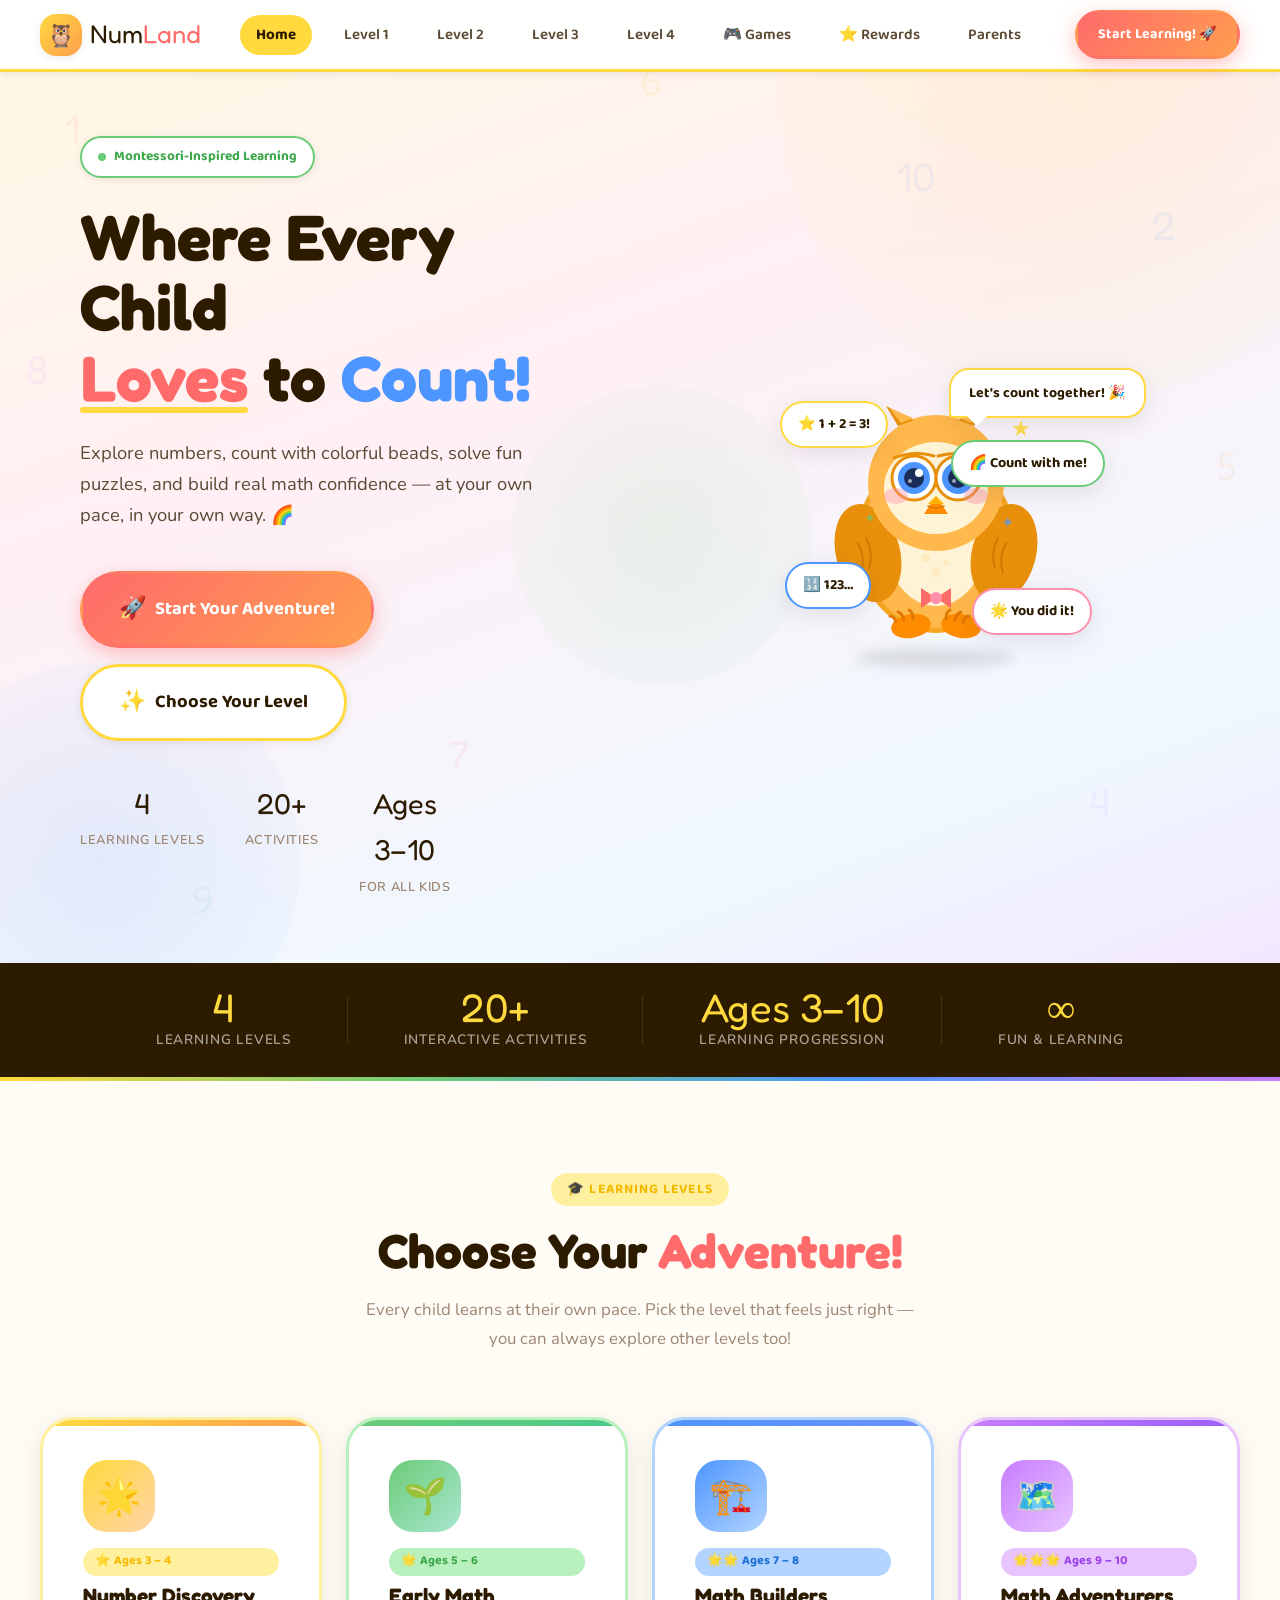
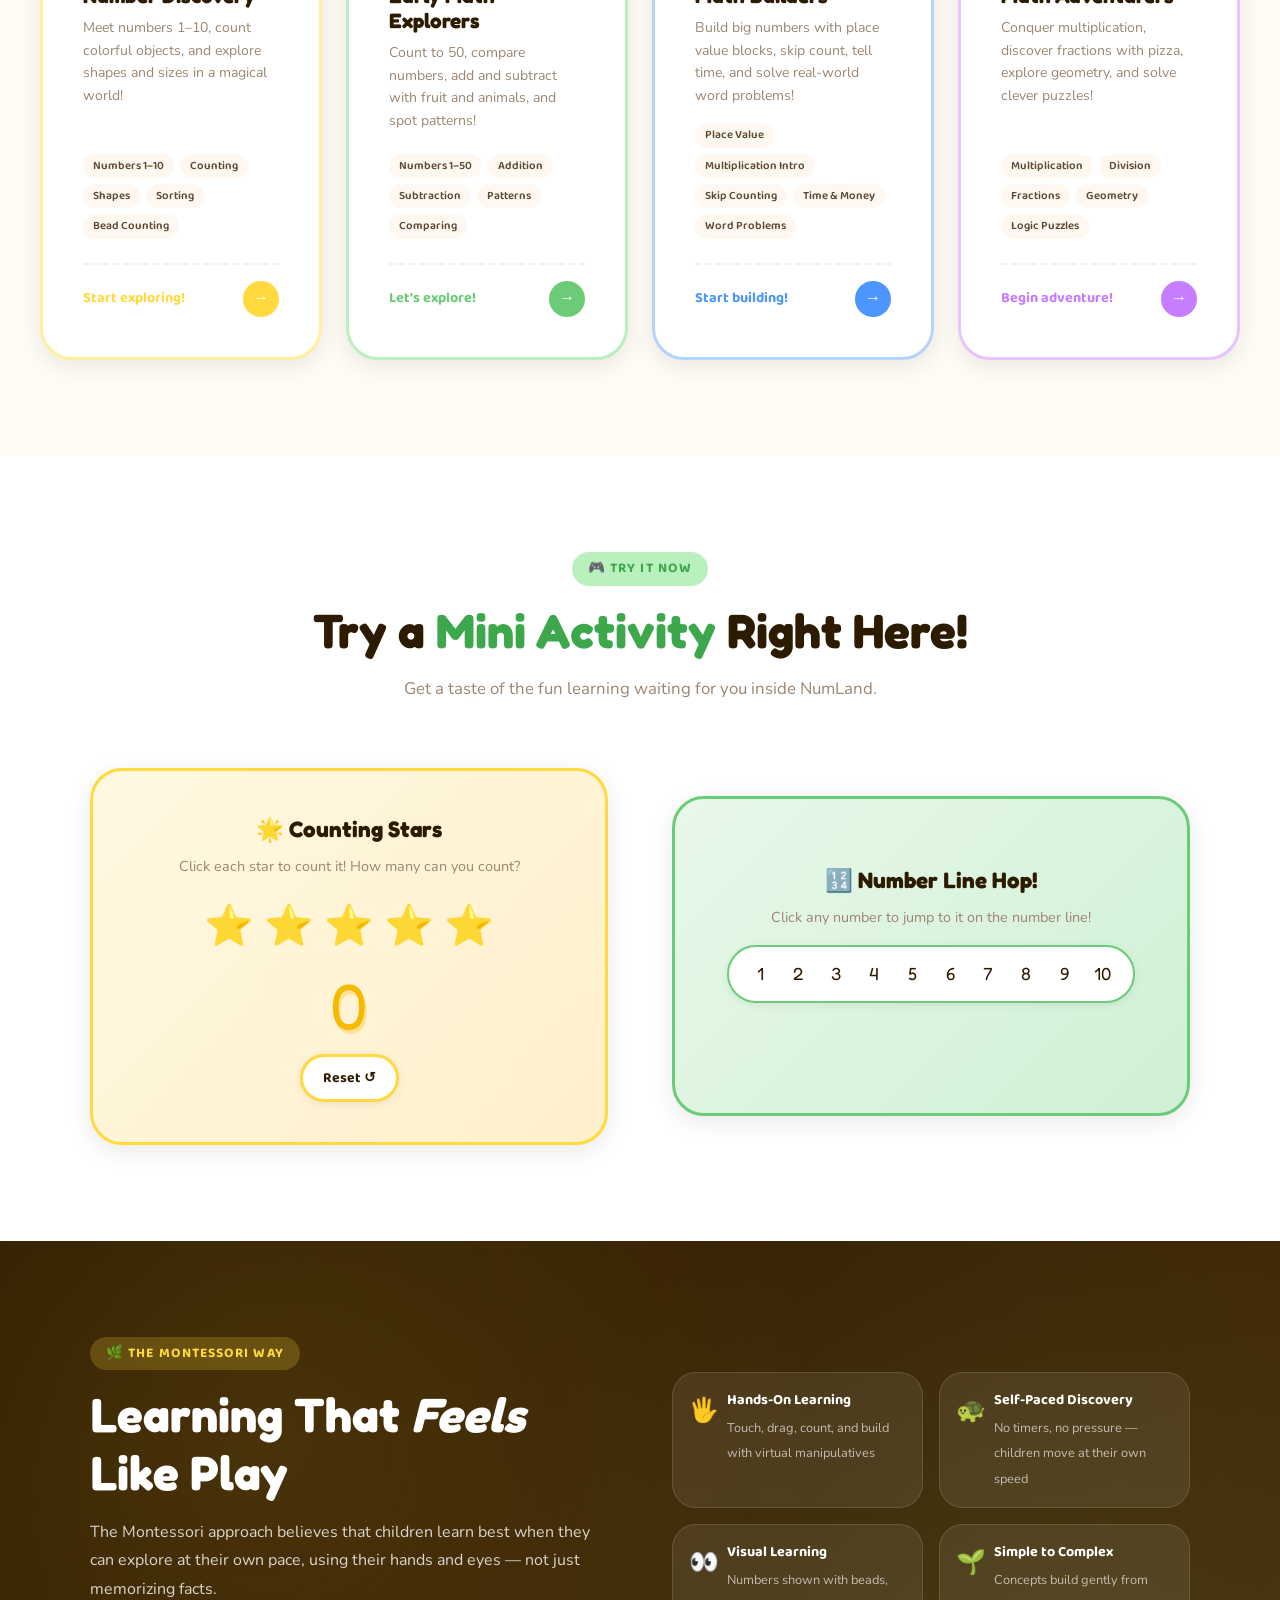
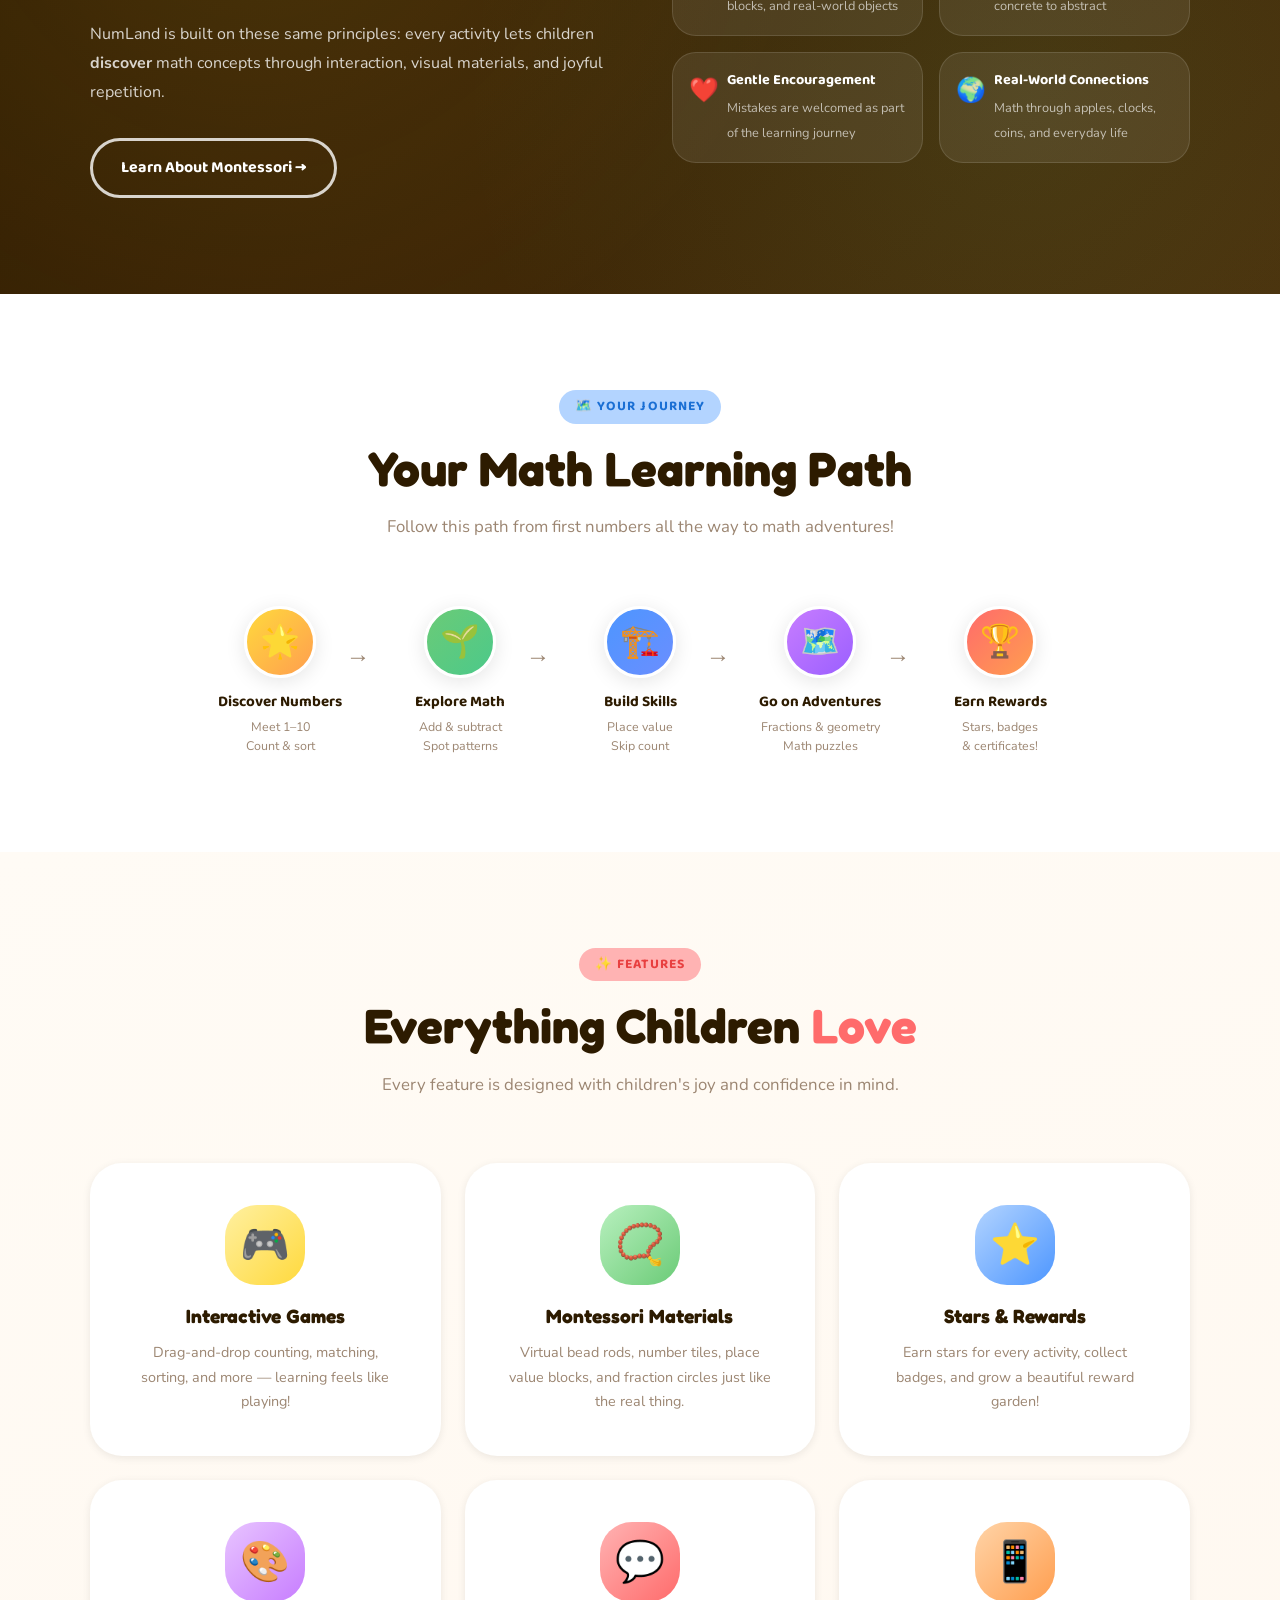
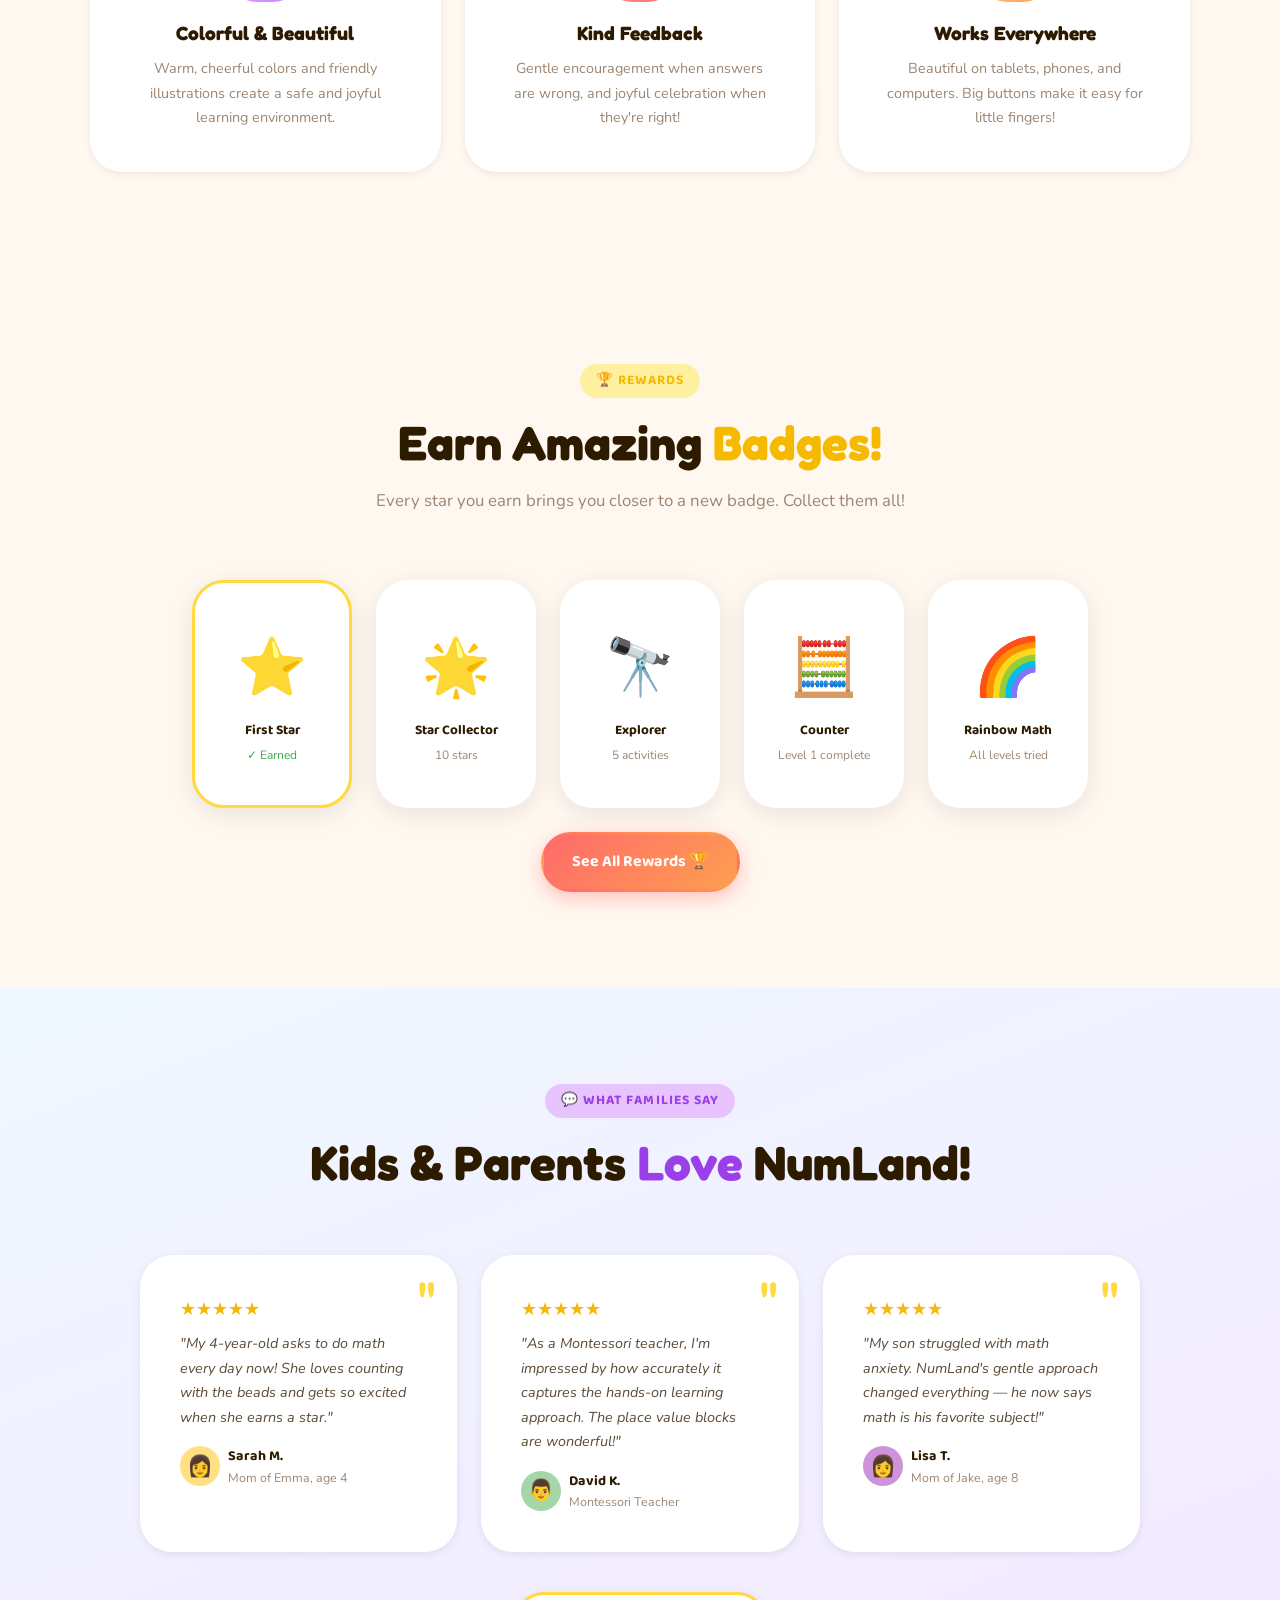
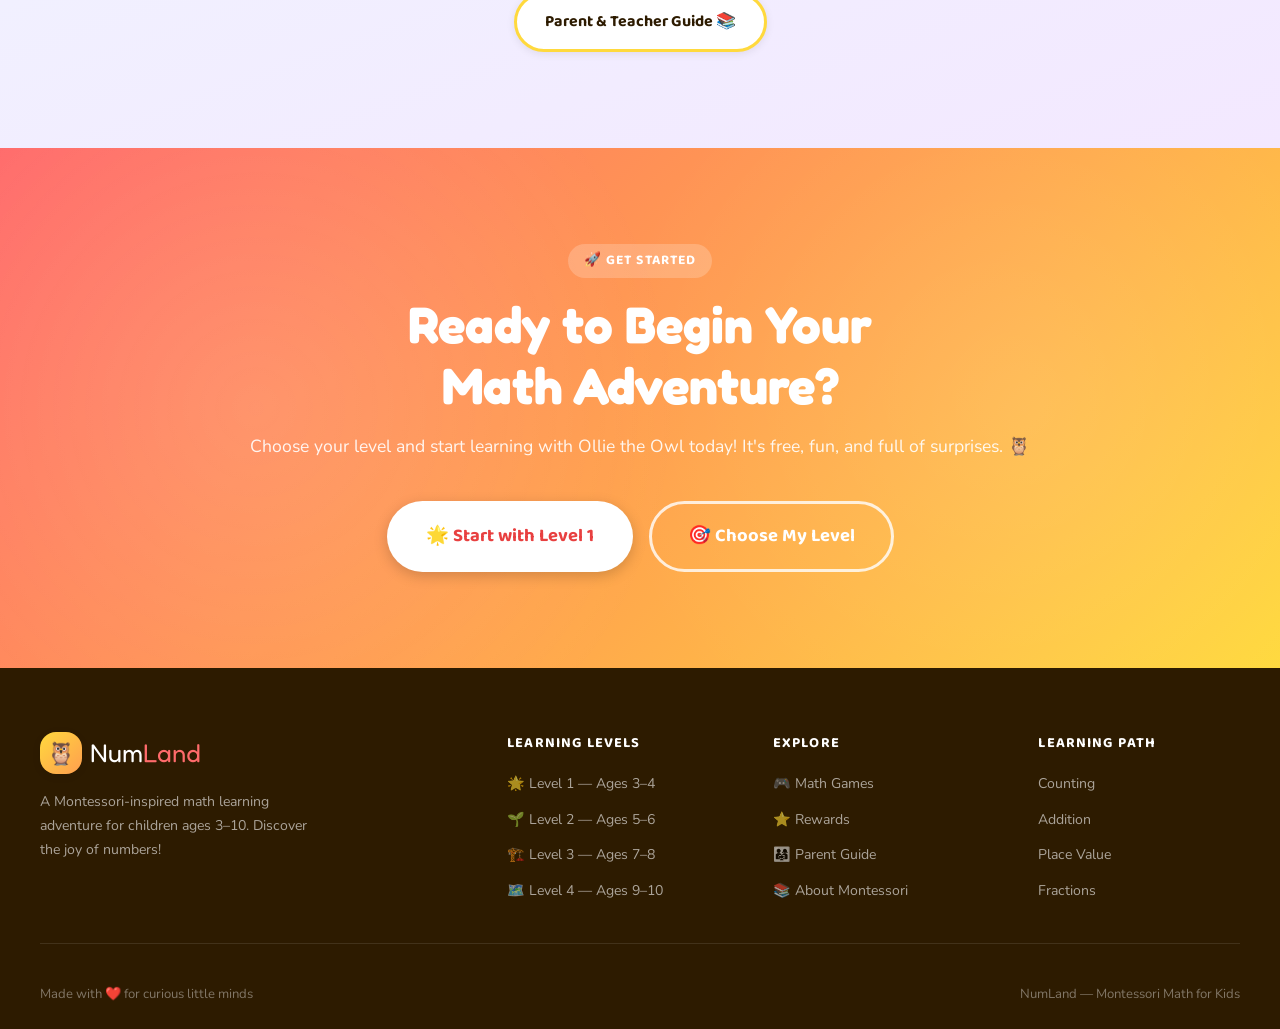
==== index.html @ 4f4d90d9 "Add files via upload" ====
<!DOCTYPE html>
<html lang="en">
<head>
  <meta charset="UTF-8" />
  <meta name="viewport" content="width=device-width, initial-scale=1.0" />
  <title>NumLand — Montessori Math for Kids 🌟</title>
  <meta name="description" content="Fun, interactive Montessori-style math for kids ages 3–10. Learn numbers, counting, addition, and more through playful exploration!" />
  <link rel="preconnect" href="https://fonts.googleapis.com" />
  <link rel="preconnect" href="https://fonts.gstatic.com" crossorigin />
  <link href="https://fonts.googleapis.com/css2?family=Fredoka+One&family=Nunito:wght@400;500;600;700;800;900&family=Baloo+2:wght@400;600;700;800&display=swap" rel="stylesheet" />
  <link rel="stylesheet" href="css/styles.css" />
  <style>
    /* Homepage-specific styles */
    .hero-owl {
      width: 260px;
      height: 260px;
      position: relative;
    }

    .mascot-speak-bubble {
      position: absolute;
      top: -20px;
      right: -80px;
      background: white;
      border-radius: 20px 20px 20px 4px;
      padding: 12px 18px;
      font-family: var(--font-fun);
      font-weight: 700;
      font-size: 0.88rem;
      color: var(--text-dark);
      box-shadow: var(--shadow-card);
      border: 2px solid var(--yellow);
      white-space: nowrap;
      animation: floatBubble 3s ease-in-out infinite;
      z-index: 10;
    }

    .mascot-speak-bubble::after {
      content: '';
      position: absolute;
      bottom: -10px;
      left: 16px;
      border: 10px solid transparent;
      border-top-color: white;
      border-bottom: none;
    }

    /* Activity preview interactive elements */
    .preview-counter {
      display: flex;
      flex-direction: column;
      align-items: center;
      gap: 16px;
    }

    .preview-stars {
      display: flex;
      gap: 10px;
      flex-wrap: wrap;
      justify-content: center;
    }

    .preview-star {
      font-size: 2.5rem;
      cursor: pointer;
      transition: transform 0.2s cubic-bezier(0.34, 1.56, 0.64, 1);
      display: inline-block;
    }

    .preview-star:hover { transform: scale(1.3) rotate(20deg); }
    .preview-star.lit { animation: starBurst 0.4s ease; }

    .preview-count {
      font-family: var(--font-display);
      font-size: 4rem;
      color: var(--yellow-dark);
      line-height: 1;
      text-shadow: 2px 4px 0 rgba(245, 185, 0, 0.3);
    }

    /* Number line preview */
    .num-line {
      display: flex;
      align-items: center;
      gap: 0;
      background: white;
      border-radius: var(--radius-full);
      padding: 8px 12px;
      box-shadow: var(--shadow-sm);
      border: 2px solid var(--green);
    }

    .num-line-item {
      width: 38px;
      height: 38px;
      display: flex;
      align-items: center;
      justify-content: center;
      font-family: var(--font-display);
      font-size: 1.1rem;
      color: var(--text-dark);
      border-radius: 50%;
      cursor: pointer;
      transition: all 0.2s cubic-bezier(0.34, 1.56, 0.64, 1);
      flex-shrink: 0;
    }

    .num-line-item:hover {
      background: var(--green-light);
      transform: scale(1.3);
      color: var(--green-dark);
    }

    .num-line-item.active {
      background: var(--green);
      color: white;
      transform: scale(1.2);
    }

    /* Floating decorative elements */
    .decoration {
      position: absolute;
      pointer-events: none;
      font-size: 2rem;
      opacity: 0;
      animation: revealDecor 0.5s ease forwards;
    }

    @keyframes revealDecor {
      to { opacity: 1; }
    }

    /* Stats section */
    .stats-bar {
      background: var(--text-dark);
      padding: 24px var(--space-xl);
    }

    .stats-inner {
      max-width: 1000px;
      margin: 0 auto;
      display: flex;
      justify-content: space-around;
      align-items: center;
      flex-wrap: wrap;
      gap: 24px;
    }

    .stat-item {
      text-align: center;
      color: white;
    }

    .stat-num {
      font-family: var(--font-display);
      font-size: 2.5rem;
      color: var(--yellow);
      display: block;
      line-height: 1;
    }

    .stat-label {
      font-size: 0.85rem;
      color: rgba(255,255,255,0.6);
      font-weight: 600;
      text-transform: uppercase;
      letter-spacing: 0.06em;
    }

    .stat-divider {
      width: 1px;
      height: 48px;
      background: rgba(255,255,255,0.1);
    }

    /* Learning path section */
    .learning-path {
      background: var(--bg-white);
      padding: var(--space-3xl) var(--space-xl);
    }

    .path-steps {
      display: flex;
      align-items: flex-start;
      justify-content: center;
      gap: 0;
      flex-wrap: wrap;
      max-width: 900px;
      margin: 0 auto;
      position: relative;
    }

    .path-step {
      display: flex;
      flex-direction: column;
      align-items: center;
      text-align: center;
      width: 180px;
      position: relative;
      flex-shrink: 0;
    }

    .path-step + .path-step::before {
      content: '→';
      position: absolute;
      left: -24px;
      top: 32px;
      font-size: 1.5rem;
      color: var(--text-light);
    }

    .path-circle {
      width: 72px;
      height: 72px;
      border-radius: 50%;
      display: flex;
      align-items: center;
      justify-content: center;
      font-size: 2rem;
      margin-bottom: 12px;
      box-shadow: var(--shadow-md);
      border: 3px solid white;
      transition: transform var(--transition-bounce);
    }

    .path-circle:hover { transform: scale(1.15) rotate(10deg); }

    .path-step:nth-child(1) .path-circle { background: linear-gradient(135deg, #FFD93D, #FF9E4F); }
    .path-step:nth-child(2) .path-circle { background: linear-gradient(135deg, #6BCB77, #4CC98A); }
    .path-step:nth-child(3) .path-circle { background: linear-gradient(135deg, #4D96FF, #6B8EFF); }
    .path-step:nth-child(4) .path-circle { background: linear-gradient(135deg, #C77DFF, #9B5FFF); }
    .path-step:nth-child(5) .path-circle { background: linear-gradient(135deg, #FF6B6B, #FF9E4F); }

    .path-title {
      font-family: var(--font-fun);
      font-weight: 700;
      font-size: 0.95rem;
      color: var(--text-dark);
      margin-bottom: 4px;
    }

    .path-desc {
      font-size: 0.78rem;
      color: var(--text-light);
      line-height: 1.5;
    }

    /* Device frame for demo */
    .device-frame {
      background: #1A1A2E;
      border-radius: 32px;
      padding: 12px;
      box-shadow: 0 20px 60px rgba(0,0,0,0.3);
      max-width: 320px;
      margin: 0 auto;
    }

    .device-screen {
      background: var(--bg-cream);
      border-radius: 22px;
      overflow: hidden;
      padding: 20px;
    }

    /* Activity card preview mini */
    .mini-activity {
      background: white;
      border-radius: var(--radius-lg);
      padding: 16px;
      box-shadow: var(--shadow-sm);
      margin-bottom: 12px;
    }

    .mini-activity-title {
      font-family: var(--font-fun);
      font-weight: 700;
      font-size: 0.82rem;
      color: var(--text-dark);
      margin-bottom: 10px;
      display: flex;
      align-items: center;
      gap: 8px;
    }

    .mini-numbers {
      display: flex;
      gap: 6px;
    }

    .mini-num {
      width: 36px;
      height: 36px;
      border-radius: 10px;
      display: flex;
      align-items: center;
      justify-content: center;
      font-family: var(--font-display);
      font-size: 1.1rem;
      font-weight: 700;
      cursor: pointer;
      transition: transform 0.2s cubic-bezier(0.34, 1.56, 0.64, 1);
    }

    .mini-num:hover { transform: scale(1.2); }

    .mn-1 { background: #FFE082; color: #F59F00; }
    .mn-2 { background: #A5D6A7; color: #2E7D32; }
    .mn-3 { background: #90CAF9; color: #1565C0; }
    .mn-4 { background: #CE93D8; color: #6A1B9A; }
    .mn-5 { background: #FFCC80; color: #E65100; }
  </style>
</head>
<body>

<!-- NAVIGATION -->
<nav class="nav" role="navigation" aria-label="Main navigation">
  <a href="index.html" class="nav-logo" aria-label="NumLand Home">
    <div class="nav-logo-icon">🦉</div>
    <span class="nav-logo-text">Num<span>Land</span></span>
  </a>

  <ul class="nav-links" role="list">
    <li><a href="index.html" class="nav-link active">Home</a></li>
    <li><a href="level1.html" class="nav-link">Level 1</a></li>
    <li><a href="level2.html" class="nav-link">Level 2</a></li>
    <li><a href="level3.html" class="nav-link">Level 3</a></li>
    <li><a href="level4.html" class="nav-link">Level 4</a></li>
    <li><a href="games.html" class="nav-link">🎮 Games</a></li>
    <li><a href="rewards.html" class="nav-link">⭐ Rewards</a></li>
    <li><a href="parents.html" class="nav-link">Parents</a></li>
  </ul>

  <a href="level1.html" class="btn btn-primary btn-sm nav-btn">Start Learning! 🚀</a>

  <button class="nav-hamburger" aria-label="Toggle menu" aria-expanded="false">
    <span></span><span></span><span></span>
  </button>
</nav>

<!-- MOBILE MENU -->
<nav class="nav-mobile" aria-label="Mobile navigation">
  <a href="index.html" class="nav-link active">🏠 Home</a>
  <a href="level1.html" class="nav-link">🌟 Level 1 — Ages 3–4</a>
  <a href="level2.html" class="nav-link">🌱 Level 2 — Ages 5–6</a>
  <a href="level3.html" class="nav-link">🏗️ Level 3 — Ages 7–8</a>
  <a href="level4.html" class="nav-link">🗺️ Level 4 — Ages 9–10</a>
  <a href="games.html" class="nav-link">🎮 Math Games</a>
  <a href="rewards.html" class="nav-link">⭐ My Rewards</a>
  <a href="parents.html" class="nav-link">👨‍👩‍👧 Parent Guide</a>
  <a href="about.html" class="nav-link">📚 About Montessori</a>
</nav>

<!-- ===================================================
     HERO SECTION
=================================================== -->
<section class="hero" aria-labelledby="hero-title">
  <div class="hero-bg-shapes" aria-hidden="true">
    <div class="hero-shape hero-shape-1"></div>
    <div class="hero-shape hero-shape-2"></div>
    <div class="hero-shape hero-shape-3"></div>
  </div>

  <!-- Floating numbers background -->
  <div class="floating-numbers" aria-hidden="true">
    <span class="float-num">1</span><span class="float-num">2</span>
    <span class="float-num">3</span><span class="float-num">4</span>
    <span class="float-num">5</span><span class="float-num">6</span>
    <span class="float-num">7</span><span class="float-num">8</span>
    <span class="float-num">9</span><span class="float-num">10</span>
  </div>

  <div class="hero-content">
    <!-- Hero Text -->
    <div class="hero-text">
      <div class="hero-badge">
        <span class="hero-badge-dot"></span>
        Montessori-Inspired Learning
      </div>

      <h1 class="hero-title" id="hero-title">
        Where Every Child<br>
        <span class="highlight">Loves</span> to <span class="fun">Count!</span>
      </h1>

      <p class="hero-subtitle">
        Explore numbers, count with colorful beads, solve fun puzzles, and build real math confidence — at your own pace, in your own way. 🌈
      </p>

      <div class="hero-actions">
        <a href="level1.html" class="btn btn-primary btn-lg">
          <span class="btn-icon">🚀</span> Start Your Adventure!
        </a>
        <a href="#levels" class="btn btn-secondary btn-lg">
          <span class="btn-icon">✨</span> Choose Your Level
        </a>
      </div>

      <div class="hero-stats">
        <div class="hero-stat">
          <span class="hero-stat-num">4</span>
          <span class="hero-stat-label">Learning Levels</span>
        </div>
        <div class="hero-stat">
          <span class="hero-stat-num">20+</span>
          <span class="hero-stat-label">Activities</span>
        </div>
        <div class="hero-stat">
          <span class="hero-stat-num">Ages<br>3–10</span>
          <span class="hero-stat-label">For All Kids</span>
        </div>
      </div>
    </div>

    <!-- Hero Visual: Mascot + Bubbles -->
    <div class="hero-visual">
      <div class="hero-mascot-container">
        <div class="mascot-wrap">
          <!-- Ollie the Owl SVG Mascot -->
          <div class="mascot-speak-bubble">
            Let's count together! 🎉
          </div>

          <svg class="hero-owl" viewBox="0 0 260 260" fill="none" xmlns="http://www.w3.org/2000/svg" aria-label="Ollie the Owl mascot">
            <!-- Body -->
            <ellipse cx="130" cy="155" rx="80" ry="90" fill="#F5A623"/>
            <ellipse cx="130" cy="155" rx="75" ry="85" fill="#FFB84C"/>

            <!-- Chest pattern -->
            <ellipse cx="130" cy="160" rx="48" ry="58" fill="#FFF3D6"/>

            <!-- Wings -->
            <ellipse cx="62" cy="165" rx="32" ry="50" fill="#E8900A" transform="rotate(-15 62 165)"/>
            <ellipse cx="198" cy="165" rx="32" ry="50" fill="#E8900A" transform="rotate(15 198 165)"/>

            <!-- Wing feather details -->
            <path d="M52 155 Q60 170 55 185" stroke="#D47800" stroke-width="2" stroke-linecap="round"/>
            <path d="M60 150 Q68 165 63 180" stroke="#D47800" stroke-width="2" stroke-linecap="round"/>
            <path d="M200 155 Q192 170 197 185" stroke="#D47800" stroke-width="2" stroke-linecap="round"/>
            <path d="M192 150 Q184 165 189 180" stroke="#D47800" stroke-width="2" stroke-linecap="round"/>

            <!-- Head -->
            <circle cx="130" cy="95" r="68" fill="#FFB84C"/>
            <circle cx="130" cy="95" r="64" fill="#FFB84C"/>

            <!-- Ear tufts -->
            <polygon points="92,38 80,18 108,32" fill="#E8900A"/>
            <polygon points="168,38 180,18 152,32" fill="#E8900A"/>
            <polygon points="95,35 83,20 107,30" fill="#FFB84C"/>
            <polygon points="165,35 177,20 153,30" fill="#FFB84C"/>

            <!-- Face plate -->
            <ellipse cx="130" cy="100" rx="52" ry="46" fill="#FFF3D6"/>

            <!-- Left eye -->
            <circle cx="108" cy="90" r="22" fill="white"/>
            <circle cx="108" cy="90" r="22" fill="white" stroke="#E8900A" stroke-width="3"/>
            <circle cx="108" cy="90" r="16" fill="#4D96FF"/>
            <circle cx="108" cy="90" r="10" fill="#1A2D5A"/>
            <circle cx="113" cy="85" r="4" fill="white"/>
            <circle cx="104" cy="93" r="2" fill="white" opacity="0.6"/>

            <!-- Right eye -->
            <circle cx="152" cy="90" r="22" fill="white"/>
            <circle cx="152" cy="90" r="22" fill="white" stroke="#E8900A" stroke-width="3"/>
            <circle cx="152" cy="90" r="16" fill="#4D96FF"/>
            <circle cx="152" cy="90" r="10" fill="#1A2D5A"/>
            <circle cx="157" cy="85" r="4" fill="white"/>
            <circle cx="148" cy="93" r="2" fill="white" opacity="0.6"/>

            <!-- Eyebrow accents (friendly expression) -->
            <path d="M88 70 Q108 62 128 68" stroke="#E8900A" stroke-width="3" stroke-linecap="round" fill="none"/>
            <path d="M132 68 Q152 62 172 70" stroke="#E8900A" stroke-width="3" stroke-linecap="round" fill="none"/>

            <!-- Beak -->
            <polygon points="130,108 118,126 142,126" fill="#FF8C00"/>
            <polygon points="130,108 122,116 138,116" fill="#FFB300"/>
            <!-- Beak line -->
            <path d="M122,118 Q130,122 138,118" stroke="#E07800" stroke-width="1.5" fill="none" stroke-linecap="round"/>

            <!-- Blush cheeks -->
            <ellipse cx="90" cy="108" rx="12" ry="8" fill="#FF8FAB" opacity="0.4"/>
            <ellipse cx="170" cy="108" rx="12" ry="8" fill="#FF8FAB" opacity="0.4"/>

            <!-- Feet -->
            <ellipse cx="105" cy="238" rx="20" ry="12" fill="#FF8C00" transform="rotate(-10 105 238)"/>
            <ellipse cx="155" cy="238" rx="20" ry="12" fill="#FF8C00" transform="rotate(10 155 238)"/>
            <!-- Toes -->
            <path d="M90,234 Q88,228 84,228" stroke="#E07800" stroke-width="3" stroke-linecap="round" fill="none"/>
            <path d="M98,232 Q96,225 92,224" stroke="#E07800" stroke-width="3" stroke-linecap="round" fill="none"/>
            <path d="M107,231 Q107,224 103,222" stroke="#E07800" stroke-width="3" stroke-linecap="round" fill="none"/>

            <path d="M140,231 Q140,224 144,222" stroke="#E07800" stroke-width="3" stroke-linecap="round" fill="none"/>
            <path d="M149,232 Q151,225 155,224" stroke="#E07800" stroke-width="3" stroke-linecap="round" fill="none"/>
            <path d="M157,234 Q159,228 163,228" stroke="#E07800" stroke-width="3" stroke-linecap="round" fill="none"/>

            <!-- Bow tie -->
            <polygon points="115,200 130,210 115,220" fill="#FF6B6B"/>
            <polygon points="145,200 130,210 145,220" fill="#FF6B6B"/>
            <circle cx="130" cy="210" r="6" fill="#FF8FAB"/>

            <!-- Belly spots -->
            <circle cx="120" cy="170" r="4" fill="#FFE4A8" opacity="0.6"/>
            <circle cx="140" cy="175" r="3" fill="#FFE4A8" opacity="0.6"/>
            <circle cx="130" cy="185" r="5" fill="#FFE4A8" opacity="0.5"/>

            <!-- Stars around head -->
            <text x="42" y="52" font-size="18" fill="#FFD93D" opacity="0.8">✦</text>
            <text x="205" y="48" font-size="22" fill="#FFD93D" opacity="0.9">★</text>
            <text x="58" y="135" font-size="14" fill="#6BCB77" opacity="0.7">✦</text>
            <text x="195" y="140" font-size="16" fill="#4D96FF" opacity="0.7">✦</text>
          </svg>

          <div class="mascot-shadow"></div>
        </div>

        <!-- Info bubbles around mascot -->
        <div class="hero-bubbles" aria-hidden="true">
          <div class="hero-bubble">⭐ 1 + 2 = 3!</div>
          <div class="hero-bubble">🌈 Count with me!</div>
          <div class="hero-bubble">🔢 123…</div>
          <div class="hero-bubble">🌟 You did it!</div>
        </div>
      </div>
    </div>
  </div>
</section>

<!-- ===================================================
     STATS BAR
=================================================== -->
<div class="stats-bar" aria-label="NumLand statistics">
  <div class="stats-inner">
    <div class="stat-item">
      <span class="stat-num">4</span>
      <span class="stat-label">Learning Levels</span>
    </div>
    <div class="stat-divider" aria-hidden="true"></div>
    <div class="stat-item">
      <span class="stat-num">20+</span>
      <span class="stat-label">Interactive Activities</span>
    </div>
    <div class="stat-divider" aria-hidden="true"></div>
    <div class="stat-item">
      <span class="stat-num">Ages 3–10</span>
      <span class="stat-label">Learning Progression</span>
    </div>
    <div class="stat-divider" aria-hidden="true"></div>
    <div class="stat-item">
      <span class="stat-num">∞</span>
      <span class="stat-label">Fun & Learning</span>
    </div>
  </div>
</div>

<!-- ===================================================
     LEVEL SELECTION CARDS
=================================================== -->
<section class="levels-section" id="levels" aria-labelledby="levels-title">
  <div class="section-header reveal">
    <div class="section-tag yellow">🎓 Learning Levels</div>
    <h2 class="section-title" id="levels-title">
      Choose Your <span style="color:var(--coral)">Adventure!</span>
    </h2>
    <p class="section-subtitle">
      Every child learns at their own pace. Pick the level that feels just right — you can always explore other levels too!
    </p>
  </div>

  <div class="levels-grid">
    <!-- Level 1 -->
    <a href="level1.html" class="level-card level1 reveal" aria-label="Level 1: Number Discovery for ages 3-4">
      <div class="level-card-icon" aria-hidden="true">🌟</div>
      <span class="level-card-age">⭐ Ages 3 – 4</span>
      <h3 class="level-card-title">Number Discovery</h3>
      <p class="level-card-desc">Meet numbers 1–10, count colorful objects, and explore shapes and sizes in a magical world!</p>
      <div class="level-card-topics">
        <span class="level-topic">Numbers 1–10</span>
        <span class="level-topic">Counting</span>
        <span class="level-topic">Shapes</span>
        <span class="level-topic">Sorting</span>
        <span class="level-topic">Bead Counting</span>
      </div>
      <div class="level-card-cta">
        <span class="level-card-cta-text">Start exploring!</span>
        <div class="level-card-arrow">→</div>
      </div>
    </a>

    <!-- Level 2 -->
    <a href="level2.html" class="level-card level2 reveal" aria-label="Level 2: Early Math Explorers for ages 5-6">
      <div class="level-card-icon" aria-hidden="true">🌱</div>
      <span class="level-card-age">🌟 Ages 5 – 6</span>
      <h3 class="level-card-title">Early Math Explorers</h3>
      <p class="level-card-desc">Count to 50, compare numbers, add and subtract with fruit and animals, and spot patterns!</p>
      <div class="level-card-topics">
        <span class="level-topic">Numbers 1–50</span>
        <span class="level-topic">Addition</span>
        <span class="level-topic">Subtraction</span>
        <span class="level-topic">Patterns</span>
        <span class="level-topic">Comparing</span>
      </div>
      <div class="level-card-cta">
        <span class="level-card-cta-text">Let's explore!</span>
        <div class="level-card-arrow">→</div>
      </div>
    </a>

    <!-- Level 3 -->
    <a href="level3.html" class="level-card level3 reveal" aria-label="Level 3: Math Builders for ages 7-8">
      <div class="level-card-icon" aria-hidden="true">🏗️</div>
      <span class="level-card-age">🌟🌟 Ages 7 – 8</span>
      <h3 class="level-card-title">Math Builders</h3>
      <p class="level-card-desc">Build big numbers with place value blocks, skip count, tell time, and solve real-world word problems!</p>
      <div class="level-card-topics">
        <span class="level-topic">Place Value</span>
        <span class="level-topic">Multiplication Intro</span>
        <span class="level-topic">Skip Counting</span>
        <span class="level-topic">Time & Money</span>
        <span class="level-topic">Word Problems</span>
      </div>
      <div class="level-card-cta">
        <span class="level-card-cta-text">Start building!</span>
        <div class="level-card-arrow">→</div>
      </div>
    </a>

    <!-- Level 4 -->
    <a href="level4.html" class="level-card level4 reveal" aria-label="Level 4: Math Adventurers for ages 9-10">
      <div class="level-card-icon" aria-hidden="true">🗺️</div>
      <span class="level-card-age">🌟🌟🌟 Ages 9 – 10</span>
      <h3 class="level-card-title">Math Adventurers</h3>
      <p class="level-card-desc">Conquer multiplication, discover fractions with pizza, explore geometry, and solve clever puzzles!</p>
      <div class="level-card-topics">
        <span class="level-topic">Multiplication</span>
        <span class="level-topic">Division</span>
        <span class="level-topic">Fractions</span>
        <span class="level-topic">Geometry</span>
        <span class="level-topic">Logic Puzzles</span>
      </div>
      <div class="level-card-cta">
        <span class="level-card-cta-text">Begin adventure!</span>
        <div class="level-card-arrow">→</div>
      </div>
    </a>
  </div>
</section>

<!-- ===================================================
     INTERACTIVE PREVIEW
=================================================== -->
<section class="activities-preview section" aria-labelledby="preview-title">
  <div class="section-inner">
    <div class="section-header reveal">
      <div class="section-tag green">🎮 Try It Now</div>
      <h2 class="section-title" id="preview-title">
        Try a <span style="color:var(--green-dark)">Mini Activity</span> Right Here!
      </h2>
      <p class="section-subtitle">Get a taste of the fun learning waiting for you inside NumLand.</p>
    </div>

    <div class="activities-showcase">
      <!-- Counter preview -->
      <div class="activity-preview-card reveal">
        <h3 class="activity-preview-title">🌟 Counting Stars</h3>
        <p class="activity-preview-text">Click each star to count it! How many can you count?</p>
        <div class="preview-counter">
          <div class="preview-stars" id="preview-star-area" role="group" aria-label="Count these stars">
            <span class="preview-star" role="button" tabindex="0" aria-label="Star 1">⭐</span>
            <span class="preview-star" role="button" tabindex="0" aria-label="Star 2">⭐</span>
            <span class="preview-star" role="button" tabindex="0" aria-label="Star 3">⭐</span>
            <span class="preview-star" role="button" tabindex="0" aria-label="Star 4">⭐</span>
            <span class="preview-star" role="button" tabindex="0" aria-label="Star 5">⭐</span>
          </div>
          <div class="preview-count" id="preview-count" aria-live="polite" aria-label="Count: 0">0</div>
          <button class="btn btn-secondary btn-sm" onclick="resetPreview()">Reset ↺</button>
        </div>
      </div>

      <!-- Number line preview -->
      <div class="activity-preview-card green-theme reveal">
        <h3 class="activity-preview-title">🔢 Number Line Hop!</h3>
        <p class="activity-preview-text">Click any number to jump to it on the number line!</p>
        <div style="display:flex;flex-direction:column;align-items:center;gap:16px;">
          <div class="num-line" role="group" aria-label="Number line 1 to 10">
            <div class="num-line-item" data-num="1" onclick="numLineHop(this)" tabindex="0" role="button">1</div>
            <div class="num-line-item" data-num="2" onclick="numLineHop(this)" tabindex="0" role="button">2</div>
            <div class="num-line-item" data-num="3" onclick="numLineHop(this)" tabindex="0" role="button">3</div>
            <div class="num-line-item" data-num="4" onclick="numLineHop(this)" tabindex="0" role="button">4</div>
            <div class="num-line-item" data-num="5" onclick="numLineHop(this)" tabindex="0" role="button">5</div>
            <div class="num-line-item" data-num="6" onclick="numLineHop(this)" tabindex="0" role="button">6</div>
            <div class="num-line-item" data-num="7" onclick="numLineHop(this)" tabindex="0" role="button">7</div>
            <div class="num-line-item" data-num="8" onclick="numLineHop(this)" tabindex="0" role="button">8</div>
            <div class="num-line-item" data-num="9" onclick="numLineHop(this)" tabindex="0" role="button">9</div>
            <div class="num-line-item" data-num="10" onclick="numLineHop(this)" tabindex="0" role="button">10</div>
          </div>
          <div id="num-line-msg" style="font-family:var(--font-fun);font-weight:700;font-size:1.1rem;color:var(--green-dark);min-height:32px;" aria-live="polite"></div>
        </div>
      </div>
    </div>
  </div>
</section>

<!-- ===================================================
     MONTESSORI SECTION
=================================================== -->
<section class="montessori-section" aria-labelledby="montessori-title">
  <div class="montessori-content">
    <div class="montessori-text reveal">
      <div class="section-tag">🌿 The Montessori Way</div>
      <h2 class="section-title" id="montessori-title">Learning That <em>Feels</em> Like Play</h2>
      <p>The Montessori approach believes that children learn best when they can explore at their own pace, using their hands and eyes — not just memorizing facts.</p>
      <p>NumLand is built on these same principles: every activity lets children <strong>discover</strong> math concepts through interaction, visual materials, and joyful repetition.</p>
      <a href="about.html" class="btn btn-outline-white" style="margin-top:16px;">Learn About Montessori →</a>
    </div>

    <div class="montessori-principles reveal">
      <div class="principle-item">
        <span class="principle-icon">🖐️</span>
        <div class="principle-text">
          <strong>Hands-On Learning</strong>
          <span>Touch, drag, count, and build with virtual manipulatives</span>
        </div>
      </div>
      <div class="principle-item">
        <span class="principle-icon">🐢</span>
        <div class="principle-text">
          <strong>Self-Paced Discovery</strong>
          <span>No timers, no pressure — children move at their own speed</span>
        </div>
      </div>
      <div class="principle-item">
        <span class="principle-icon">👀</span>
        <div class="principle-text">
          <strong>Visual Learning</strong>
          <span>Numbers shown with beads, blocks, and real-world objects</span>
        </div>
      </div>
      <div class="principle-item">
        <span class="principle-icon">🌱</span>
        <div class="principle-text">
          <strong>Simple to Complex</strong>
          <span>Concepts build gently from concrete to abstract</span>
        </div>
      </div>
      <div class="principle-item">
        <span class="principle-icon">❤️</span>
        <div class="principle-text">
          <strong>Gentle Encouragement</strong>
          <span>Mistakes are welcomed as part of the learning journey</span>
        </div>
      </div>
      <div class="principle-item">
        <span class="principle-icon">🌍</span>
        <div class="principle-text">
          <strong>Real-World Connections</strong>
          <span>Math through apples, clocks, coins, and everyday life</span>
        </div>
      </div>
    </div>
  </div>
</section>

<!-- ===================================================
     LEARNING PATH
=================================================== -->
<section class="learning-path" aria-labelledby="path-title">
  <div class="section-header reveal">
    <div class="section-tag blue">🗺️ Your Journey</div>
    <h2 class="section-title" id="path-title">Your Math Learning Path</h2>
    <p class="section-subtitle">Follow this path from first numbers all the way to math adventures!</p>
  </div>

  <div class="path-steps reveal">
    <div class="path-step">
      <div class="path-circle" aria-hidden="true">🌟</div>
      <div class="path-title">Discover Numbers</div>
      <div class="path-desc">Meet 1–10<br>Count & sort</div>
    </div>
    <div class="path-step">
      <div class="path-circle" aria-hidden="true">🌱</div>
      <div class="path-title">Explore Math</div>
      <div class="path-desc">Add & subtract<br>Spot patterns</div>
    </div>
    <div class="path-step">
      <div class="path-circle" aria-hidden="true">🏗️</div>
      <div class="path-title">Build Skills</div>
      <div class="path-desc">Place value<br>Skip count</div>
    </div>
    <div class="path-step">
      <div class="path-circle" aria-hidden="true">🗺️</div>
      <div class="path-title">Go on Adventures</div>
      <div class="path-desc">Fractions & geometry<br>Math puzzles</div>
    </div>
    <div class="path-step">
      <div class="path-circle" aria-hidden="true">🏆</div>
      <div class="path-title">Earn Rewards</div>
      <div class="path-desc">Stars, badges<br>& certificates!</div>
    </div>
  </div>
</section>

<!-- ===================================================
     FEATURES SECTION
=================================================== -->
<section class="features-section" aria-labelledby="features-title">
  <div class="section-inner">
    <div class="section-header reveal">
      <div class="section-tag coral">✨ Features</div>
      <h2 class="section-title" id="features-title">Everything Children <span style="color:var(--coral)">Love</span></h2>
      <p class="section-subtitle">Every feature is designed with children's joy and confidence in mind.</p>
    </div>

    <div class="features-grid">
      <div class="feature-card reveal">
        <div class="feature-icon yellow" aria-hidden="true">🎮</div>
        <h3 class="feature-title">Interactive Games</h3>
        <p class="feature-desc">Drag-and-drop counting, matching, sorting, and more — learning feels like playing!</p>
      </div>
      <div class="feature-card reveal">
        <div class="feature-icon green" aria-hidden="true">📿</div>
        <h3 class="feature-title">Montessori Materials</h3>
        <p class="feature-desc">Virtual bead rods, number tiles, place value blocks, and fraction circles just like the real thing.</p>
      </div>
      <div class="feature-card reveal">
        <div class="feature-icon blue" aria-hidden="true">⭐</div>
        <h3 class="feature-title">Stars & Rewards</h3>
        <p class="feature-desc">Earn stars for every activity, collect badges, and grow a beautiful reward garden!</p>
      </div>
      <div class="feature-card reveal">
        <div class="feature-icon purple" aria-hidden="true">🎨</div>
        <h3 class="feature-title">Colorful & Beautiful</h3>
        <p class="feature-desc">Warm, cheerful colors and friendly illustrations create a safe and joyful learning environment.</p>
      </div>
      <div class="feature-card reveal">
        <div class="feature-icon coral" aria-hidden="true">💬</div>
        <h3 class="feature-title">Kind Feedback</h3>
        <p class="feature-desc">Gentle encouragement when answers are wrong, and joyful celebration when they're right!</p>
      </div>
      <div class="feature-card reveal">
        <div class="feature-icon orange" aria-hidden="true">📱</div>
        <h3 class="feature-title">Works Everywhere</h3>
        <p class="feature-desc">Beautiful on tablets, phones, and computers. Big buttons make it easy for little fingers!</p>
      </div>
    </div>
  </div>
</section>

<!-- ===================================================
     REWARDS PREVIEW
=================================================== -->
<section class="rewards-preview section" aria-labelledby="rewards-title">
  <div class="section-inner">
    <div class="section-header reveal">
      <div class="section-tag yellow">🏆 Rewards</div>
      <h2 class="section-title" id="rewards-title">Earn Amazing <span style="color:var(--yellow-dark)">Badges!</span></h2>
      <p class="section-subtitle">Every star you earn brings you closer to a new badge. Collect them all!</p>
    </div>

    <div class="rewards-display reveal">
      <div class="badge-card earned">
        <span class="badge-icon">⭐</span>
        <div class="badge-name">First Star</div>
        <div class="badge-status earned">✓ Earned</div>
      </div>
      <div class="badge-card">
        <span class="badge-icon">🌟</span>
        <div class="badge-name">Star Collector</div>
        <div class="badge-status">10 stars</div>
      </div>
      <div class="badge-card">
        <span class="badge-icon">🔭</span>
        <div class="badge-name">Explorer</div>
        <div class="badge-status">5 activities</div>
      </div>
      <div class="badge-card">
        <span class="badge-icon">🧮</span>
        <div class="badge-name">Counter</div>
        <div class="badge-status">Level 1 complete</div>
      </div>
      <div class="badge-card">
        <span class="badge-icon">🌈</span>
        <div class="badge-name">Rainbow Math</div>
        <div class="badge-status">All levels tried</div>
      </div>
    </div>

    <div class="text-center mt-lg">
      <a href="rewards.html" class="btn btn-primary">See All Rewards 🏆</a>
    </div>
  </div>
</section>

<!-- ===================================================
     TESTIMONIALS
=================================================== -->
<section class="parents-preview" aria-labelledby="testimonials-title">
  <div class="section-inner">
    <div class="section-header reveal">
      <div class="section-tag purple">💬 What Families Say</div>
      <h2 class="section-title" id="testimonials-title">Kids & Parents <span style="color:var(--purple-dark)">Love</span> NumLand!</h2>
    </div>

    <div class="testimonials-grid">
      <div class="testimonial-card reveal">
        <div class="testimonial-stars">★★★★★</div>
        <p class="testimonial-text">"My 4-year-old asks to do math every day now! She loves counting with the beads and gets so excited when she earns a star."</p>
        <div class="testimonial-author">
          <div class="testimonial-avatar" style="background:#FFE082;">👩</div>
          <div>
            <div class="testimonial-name">Sarah M.</div>
            <div class="testimonial-role">Mom of Emma, age 4</div>
          </div>
        </div>
      </div>
      <div class="testimonial-card reveal">
        <div class="testimonial-stars">★★★★★</div>
        <p class="testimonial-text">"As a Montessori teacher, I'm impressed by how accurately it captures the hands-on learning approach. The place value blocks are wonderful!"</p>
        <div class="testimonial-author">
          <div class="testimonial-avatar" style="background:#A5D6A7;">👨</div>
          <div>
            <div class="testimonial-name">David K.</div>
            <div class="testimonial-role">Montessori Teacher</div>
          </div>
        </div>
      </div>
      <div class="testimonial-card reveal">
        <div class="testimonial-stars">★★★★★</div>
        <p class="testimonial-text">"My son struggled with math anxiety. NumLand's gentle approach changed everything — he now says math is his favorite subject!"</p>
        <div class="testimonial-author">
          <div class="testimonial-avatar" style="background:#CE93D8;">👩</div>
          <div>
            <div class="testimonial-name">Lisa T.</div>
            <div class="testimonial-role">Mom of Jake, age 8</div>
          </div>
        </div>
      </div>
    </div>

    <div class="text-center mt-xl reveal">
      <a href="parents.html" class="btn btn-secondary">Parent & Teacher Guide 📚</a>
    </div>
  </div>
</section>

<!-- ===================================================
     CTA SECTION
=================================================== -->
<section class="cta-section" aria-labelledby="cta-title">
  <div class="section-inner">
    <div class="section-tag" style="background:rgba(255,255,255,0.2);color:white;" aria-hidden="true">🚀 Get Started</div>
    <h2 class="section-title" id="cta-title">Ready to Begin Your<br>Math Adventure?</h2>
    <p>Choose your level and start learning with Ollie the Owl today! It's free, fun, and full of surprises. 🦉</p>
    <div class="cta-buttons">
      <a href="level1.html" class="btn btn-white btn-lg">
        🌟 Start with Level 1
      </a>
      <a href="#levels" class="btn btn-outline-white btn-lg">
        🎯 Choose My Level
      </a>
    </div>
  </div>
</section>

<!-- ===================================================
     FOOTER
=================================================== -->
<footer class="footer" role="contentinfo">
  <div class="footer-inner">
    <div class="footer-top">
      <div class="footer-brand">
        <a href="index.html" class="nav-logo" style="margin-bottom:16px;">
          <div class="nav-logo-icon">🦉</div>
          <span class="nav-logo-text">Num<span>Land</span></span>
        </a>
        <p>A Montessori-inspired math learning adventure for children ages 3–10. Discover the joy of numbers!</p>
      </div>
      <div>
        <div class="footer-col-title">Learning Levels</div>
        <ul class="footer-links">
          <li><a href="level1.html" class="footer-link">🌟 Level 1 — Ages 3–4</a></li>
          <li><a href="level2.html" class="footer-link">🌱 Level 2 — Ages 5–6</a></li>
          <li><a href="level3.html" class="footer-link">🏗️ Level 3 — Ages 7–8</a></li>
          <li><a href="level4.html" class="footer-link">🗺️ Level 4 — Ages 9–10</a></li>
        </ul>
      </div>
      <div>
        <div class="footer-col-title">Explore</div>
        <ul class="footer-links">
          <li><a href="games.html" class="footer-link">🎮 Math Games</a></li>
          <li><a href="rewards.html" class="footer-link">⭐ Rewards</a></li>
          <li><a href="parents.html" class="footer-link">👨‍👩‍👧 Parent Guide</a></li>
          <li><a href="about.html" class="footer-link">📚 About Montessori</a></li>
        </ul>
      </div>
      <div>
        <div class="footer-col-title">Learning Path</div>
        <ul class="footer-links">
          <li><a href="level1.html#counting" class="footer-link">Counting</a></li>
          <li><a href="level2.html#addition" class="footer-link">Addition</a></li>
          <li><a href="level3.html#place-value" class="footer-link">Place Value</a></li>
          <li><a href="level4.html#fractions" class="footer-link">Fractions</a></li>
        </ul>
      </div>
    </div>

    <div class="footer-bottom">
      <span>Made with <span class="footer-hearts">❤️</span> for curious little minds</span>
      <span>NumLand — Montessori Math for Kids</span>
    </div>
  </div>
</footer>

<script src="js/app.js"></script>
<script>
  // Preview Star Counter
  let previewCount = 0;
  const previewCountEl = document.getElementById('preview-count');
  const previewStars = document.querySelectorAll('.preview-star');

  previewStars.forEach((star, i) => {
    star.addEventListener('click', function() {
      if (this.classList.contains('lit')) return;
      this.classList.add('lit');
      previewCount++;
      previewCountEl.textContent = previewCount;
      previewCountEl.style.animation = 'none';
      void previewCountEl.offsetWidth;
      previewCountEl.style.animation = 'popIn 0.3s cubic-bezier(0.34, 1.56, 0.64, 1)';

      if (previewCount === 5) {
        setTimeout(() => {
          previewCountEl.textContent = '🎉';
          previewCountEl.style.animation = 'starBurst 0.5s ease';
        }, 300);
      }
    });
    star.addEventListener('keydown', function(e) {
      if (e.key === 'Enter' || e.key === ' ') { e.preventDefault(); this.click(); }
    });
  });

  function resetPreview() {
    previewCount = 0;
    previewCountEl.textContent = '0';
    previewStars.forEach(s => s.classList.remove('lit'));
  }

  // Number Line
  function numLineHop(el) {
    document.querySelectorAll('.num-line-item').forEach(n => n.classList.remove('active'));
    el.classList.add('active');
    const num = el.dataset.num;
    const messages = {
      '1': 'One! 🌟', '2': 'Two! 🎉', '3': 'Three! ✨',
      '4': 'Four! 🌈', '5': 'Five — halfway! ⭐',
      '6': 'Six! 🎈', '7': 'Lucky Seven! 🍀',
      '8': 'Eight! 🌺', '9': 'Almost ten! 😊',
      '10': 'TEN! You made it! 🏆'
    };
    const msgEl = document.getElementById('num-line-msg');
    if (msgEl) msgEl.textContent = messages[num] || num;
  }
</script>
</body>
</html>
---- css/styles.css ----
/* ============================================================
   NUMLAND - Montessori Math for Kids
   Main Stylesheet
   ============================================================ */

/* === GOOGLE FONTS IMPORT === */
@import url('https://fonts.googleapis.com/css2?family=Fredoka+One&family=Nunito:wght@400;500;600;700;800;900&family=Baloo+2:wght@400;600;700;800&display=swap');

/* === CSS CUSTOM PROPERTIES === */
:root {
  /* Brand Colors */
  --yellow:       #FFD93D;
  --yellow-light: #FFF0A0;
  --yellow-dark:  #F5B900;
  --coral:        #FF6B6B;
  --coral-light:  #FFB3B3;
  --coral-dark:   #E84040;
  --green:        #6BCB77;
  --green-light:  #B8F0BE;
  --green-dark:   #3DA84B;
  --blue:         #4D96FF;
  --blue-light:   #B3D4FF;
  --blue-dark:    #1A6FD4;
  --purple:       #C77DFF;
  --purple-light: #E8C4FF;
  --purple-dark:  #9B3FE8;
  --orange:       #FF9E4F;
  --orange-light: #FFD4A8;
  --orange-dark:  #D96E1A;
  --pink:         #FF8FAB;
  --pink-light:   #FFCCD8;
  --mint:         #A8E6CF;
  --mint-dark:    #4CC98A;

  /* Backgrounds */
  --bg-cream:     #FFF8F0;
  --bg-warm:      #FFFBF5;
  --bg-white:     #FFFFFF;
  --bg-card:      #FFFFFF;

  /* Text */
  --text-dark:    #2D1B00;
  --text-body:    #5C4A35;
  --text-light:   #9C8672;
  --text-white:   #FFFFFF;

  /* Level Colors */
  --level1-primary:   #FFD93D;
  --level1-secondary: #FF9E4F;
  --level1-bg:        #FFF8E1;
  --level1-accent:    #FF6B6B;

  --level2-primary:   #6BCB77;
  --level2-secondary: #4CC98A;
  --level2-bg:        #E8F8EA;
  --level2-accent:    #4D96FF;

  --level3-primary:   #4D96FF;
  --level3-secondary: #6B8EFF;
  --level3-bg:        #E8F0FF;
  --level3-accent:    #C77DFF;

  --level4-primary:   #C77DFF;
  --level4-secondary: #9B5FFF;
  --level4-bg:        #F3E8FF;
  --level4-accent:    #FF6B6B;

  /* Shadows */
  --shadow-sm:    0 2px 8px rgba(0,0,0,0.08);
  --shadow-md:    0 4px 20px rgba(0,0,0,0.10);
  --shadow-lg:    0 8px 40px rgba(0,0,0,0.12);
  --shadow-card:  0 6px 24px rgba(0,0,0,0.09);
  --shadow-btn:   0 4px 14px rgba(0,0,0,0.18);
  --shadow-float: 0 12px 40px rgba(0,0,0,0.15);
  --shadow-inner: inset 0 2px 6px rgba(0,0,0,0.08);

  /* Border Radius */
  --radius-sm:    8px;
  --radius-md:    16px;
  --radius-lg:    24px;
  --radius-xl:    32px;
  --radius-full:  9999px;

  /* Typography */
  --font-display: 'Fredoka One', cursive;
  --font-fun:     'Baloo 2', cursive;
  --font-body:    'Nunito', sans-serif;

  /* Spacing */
  --space-xs:  4px;
  --space-sm:  8px;
  --space-md:  16px;
  --space-lg:  24px;
  --space-xl:  40px;
  --space-2xl: 64px;
  --space-3xl: 96px;

  /* Transitions */
  --transition-fast:   0.15s ease;
  --transition-normal: 0.25s ease;
  --transition-slow:   0.4s ease;
  --transition-bounce: 0.3s cubic-bezier(0.34, 1.56, 0.64, 1);

  /* Z-index */
  --z-nav:     100;
  --z-modal:   200;
  --z-confetti:300;
  --z-tooltip: 150;
}

/* === RESET & BASE === */
*, *::before, *::after {
  box-sizing: border-box;
  margin: 0;
  padding: 0;
}

html {
  scroll-behavior: smooth;
  font-size: 16px;
}

body {
  font-family: var(--font-body);
  background-color: var(--bg-cream);
  color: var(--text-body);
  line-height: 1.6;
  overflow-x: hidden;
  -webkit-font-smoothing: antialiased;
  -moz-osx-font-smoothing: grayscale;
}

a {
  color: inherit;
  text-decoration: none;
}

ul, ol {
  list-style: none;
}

img, svg {
  max-width: 100%;
  display: block;
}

button {
  cursor: pointer;
  border: none;
  font-family: var(--font-body);
}

/* === SCROLLBAR STYLING === */
::-webkit-scrollbar { width: 8px; }
::-webkit-scrollbar-track { background: var(--bg-cream); }
::-webkit-scrollbar-thumb { background: var(--yellow); border-radius: var(--radius-full); }
::-webkit-scrollbar-thumb:hover { background: var(--yellow-dark); }

/* ============================================================
   NAVIGATION
   ============================================================ */
.nav {
  position: fixed;
  top: 0;
  left: 0;
  right: 0;
  z-index: var(--z-nav);
  background: rgba(255, 255, 255, 0.95);
  backdrop-filter: blur(12px);
  -webkit-backdrop-filter: blur(12px);
  border-bottom: 3px solid var(--yellow);
  padding: 0 var(--space-xl);
  height: 72px;
  display: flex;
  align-items: center;
  justify-content: space-between;
  box-shadow: var(--shadow-sm);
  transition: box-shadow var(--transition-normal);
}

.nav.scrolled {
  box-shadow: var(--shadow-md);
}

.nav-logo {
  display: flex;
  align-items: center;
  gap: var(--space-sm);
  font-family: var(--font-display);
  font-size: 1.6rem;
  color: var(--text-dark);
  text-decoration: none;
  transition: transform var(--transition-bounce);
}

.nav-logo:hover {
  transform: scale(1.05);
}

.nav-logo-icon {
  width: 42px;
  height: 42px;
  background: linear-gradient(135deg, var(--yellow), var(--orange));
  border-radius: var(--radius-md);
  display: flex;
  align-items: center;
  justify-content: center;
  font-size: 1.4rem;
  box-shadow: var(--shadow-sm);
  animation: pulse-glow 3s ease-in-out infinite;
}

.nav-logo-text span {
  color: var(--coral);
}

.nav-links {
  display: flex;
  align-items: center;
  gap: var(--space-md);
}

.nav-link {
  font-family: var(--font-fun);
  font-weight: 600;
  font-size: 0.95rem;
  color: var(--text-body);
  padding: 8px 16px;
  border-radius: var(--radius-full);
  transition: all var(--transition-normal);
  white-space: nowrap;
}

.nav-link:hover {
  background: var(--yellow-light);
  color: var(--text-dark);
  transform: translateY(-2px);
}

.nav-link.active {
  background: var(--yellow);
  color: var(--text-dark);
  font-weight: 700;
}

.nav-btn {
  background: linear-gradient(135deg, var(--coral), var(--orange));
  color: white;
  font-family: var(--font-fun);
  font-weight: 700;
  font-size: 0.95rem;
  padding: 10px 22px;
  border-radius: var(--radius-full);
  border: none;
  box-shadow: var(--shadow-btn);
  transition: all var(--transition-bounce);
  animation: pulse-btn 3s ease-in-out infinite;
}

.nav-btn:hover {
  transform: translateY(-3px) scale(1.05);
  box-shadow: 0 8px 24px rgba(255, 107, 107, 0.4);
}

.nav-hamburger {
  display: none;
  flex-direction: column;
  gap: 5px;
  cursor: pointer;
  padding: 8px;
  border-radius: var(--radius-sm);
  background: none;
  border: none;
  transition: background var(--transition-fast);
}

.nav-hamburger:hover { background: var(--yellow-light); }

.nav-hamburger span {
  display: block;
  width: 24px;
  height: 3px;
  background: var(--text-dark);
  border-radius: 3px;
  transition: all var(--transition-normal);
}

.nav-hamburger.open span:nth-child(1) { transform: translateY(8px) rotate(45deg); }
.nav-hamburger.open span:nth-child(2) { opacity: 0; }
.nav-hamburger.open span:nth-child(3) { transform: translateY(-8px) rotate(-45deg); }

/* Mobile nav menu */
.nav-mobile {
  display: none;
  position: fixed;
  top: 72px;
  left: 0;
  right: 0;
  background: white;
  border-bottom: 3px solid var(--yellow);
  padding: var(--space-lg);
  flex-direction: column;
  gap: var(--space-sm);
  box-shadow: var(--shadow-lg);
  z-index: calc(var(--z-nav) - 1);
  animation: slideDown 0.3s ease;
}

.nav-mobile.open { display: flex; }

.nav-mobile .nav-link {
  padding: 12px 16px;
  font-size: 1.05rem;
  text-align: center;
}

/* ============================================================
   HERO SECTION
   ============================================================ */
.hero {
  min-height: 100vh;
  padding-top: 72px;
  background: linear-gradient(160deg, #FFF8E1 0%, #FFF0F5 40%, #EFF8FF 80%, #F3E8FF 100%);
  position: relative;
  overflow: hidden;
  display: flex;
  align-items: center;
}

.hero-bg-shapes {
  position: absolute;
  inset: 0;
  pointer-events: none;
  overflow: hidden;
}

.hero-shape {
  position: absolute;
  border-radius: 50%;
  opacity: 0.12;
}

.hero-shape-1 {
  width: 600px; height: 600px;
  background: radial-gradient(circle, var(--yellow), transparent);
  top: -200px; right: -100px;
  animation: float 8s ease-in-out infinite;
}

.hero-shape-2 {
  width: 400px; height: 400px;
  background: radial-gradient(circle, var(--blue), transparent);
  bottom: -100px; left: -100px;
  animation: float 10s ease-in-out infinite reverse;
}

.hero-shape-3 {
  width: 300px; height: 300px;
  background: radial-gradient(circle, var(--green), transparent);
  top: 40%; left: 40%;
  animation: float 12s ease-in-out infinite 2s;
}

.floating-numbers {
  position: absolute;
  inset: 0;
  pointer-events: none;
}

.float-num {
  position: absolute;
  font-family: var(--font-display);
  font-size: 2.5rem;
  opacity: 0.08;
  animation: floatNum 6s ease-in-out infinite;
  user-select: none;
}

.float-num:nth-child(1)  { top: 10%; left: 5%;  animation-delay: 0s;   color: var(--coral); }
.float-num:nth-child(2)  { top: 20%; left: 90%; animation-delay: 0.8s; color: var(--blue); }
.float-num:nth-child(3)  { top: 60%; left: 8%;  animation-delay: 1.6s; color: var(--green); }
.float-num:nth-child(4)  { top: 80%; left: 85%; animation-delay: 0.4s; color: var(--purple); }
.float-num:nth-child(5)  { top: 45%; left: 95%; animation-delay: 2s;   color: var(--orange); }
.float-num:nth-child(6)  { top: 5%;  left: 50%; animation-delay: 1.2s; color: var(--yellow-dark); }
.float-num:nth-child(7)  { top: 75%; left: 35%; animation-delay: 0.6s; color: var(--coral); }
.float-num:nth-child(8)  { top: 35%; left: 2%;  animation-delay: 1.8s; color: var(--purple); }
.float-num:nth-child(9)  { top: 90%; left: 15%; animation-delay: 2.4s; color: var(--green); }
.float-num:nth-child(10) { top: 15%; left: 70%; animation-delay: 0.2s; color: var(--blue); }

.hero-content {
  position: relative;
  z-index: 2;
  width: 100%;
  max-width: 1200px;
  margin: 0 auto;
  padding: var(--space-2xl) var(--space-xl);
  display: grid;
  grid-template-columns: 1fr 1fr;
  align-items: center;
  gap: var(--space-2xl);
}

.hero-text {
  animation: fadeSlideIn 0.8s ease both;
}

.hero-badge {
  display: inline-flex;
  align-items: center;
  gap: 8px;
  background: white;
  border: 2px solid var(--green);
  color: var(--green-dark);
  font-family: var(--font-fun);
  font-weight: 700;
  font-size: 0.85rem;
  padding: 8px 16px;
  border-radius: var(--radius-full);
  margin-bottom: var(--space-lg);
  box-shadow: var(--shadow-sm);
  animation: fadeSlideIn 0.8s ease 0.1s both;
}

.hero-badge-dot {
  width: 8px;
  height: 8px;
  background: var(--green);
  border-radius: 50%;
  animation: pulse 2s ease-in-out infinite;
}

.hero-title {
  font-family: var(--font-display);
  font-size: clamp(2.5rem, 5vw, 4rem);
  line-height: 1.1;
  color: var(--text-dark);
  margin-bottom: var(--space-lg);
  animation: fadeSlideIn 0.8s ease 0.2s both;
}

.hero-title .highlight {
  position: relative;
  display: inline-block;
  color: var(--coral);
}

.hero-title .highlight::after {
  content: '';
  position: absolute;
  bottom: 0;
  left: 0;
  right: 0;
  height: 6px;
  background: var(--yellow);
  border-radius: var(--radius-full);
  transform: scaleX(0);
  animation: scaleInX 0.6s ease 0.8s both;
}

.hero-title .fun {
  color: var(--blue);
}

.hero-subtitle {
  font-size: 1.15rem;
  color: var(--text-body);
  line-height: 1.7;
  margin-bottom: var(--space-xl);
  max-width: 500px;
  animation: fadeSlideIn 0.8s ease 0.3s both;
}

.hero-actions {
  display: flex;
  gap: var(--space-md);
  flex-wrap: wrap;
  animation: fadeSlideIn 0.8s ease 0.4s both;
}

.hero-stats {
  display: flex;
  gap: var(--space-xl);
  margin-top: var(--space-xl);
  animation: fadeSlideIn 0.8s ease 0.5s both;
}

.hero-stat {
  text-align: center;
}

.hero-stat-num {
  font-family: var(--font-display);
  font-size: 1.8rem;
  color: var(--text-dark);
  display: block;
}

.hero-stat-label {
  font-size: 0.8rem;
  color: var(--text-light);
  font-weight: 600;
  text-transform: uppercase;
  letter-spacing: 0.05em;
}

.hero-visual {
  display: flex;
  justify-content: center;
  align-items: center;
  position: relative;
  animation: fadeSlideIn 0.8s ease 0.3s both;
}

.hero-mascot-container {
  position: relative;
  display: flex;
  justify-content: center;
  align-items: center;
}

.mascot-wrap {
  position: relative;
  animation: floatMascot 4s ease-in-out infinite;
}

.mascot-shadow {
  position: absolute;
  bottom: -20px;
  left: 50%;
  transform: translateX(-50%);
  width: 160px;
  height: 20px;
  background: rgba(0,0,0,0.1);
  border-radius: 50%;
  animation: shadowPulse 4s ease-in-out infinite;
  filter: blur(6px);
}

.hero-bubbles {
  position: absolute;
  inset: 0;
  pointer-events: none;
}

.hero-bubble {
  position: absolute;
  background: white;
  border-radius: var(--radius-lg);
  padding: 10px 16px;
  box-shadow: var(--shadow-card);
  font-family: var(--font-fun);
  font-weight: 700;
  font-size: 0.9rem;
  color: var(--text-dark);
  display: flex;
  align-items: center;
  gap: 8px;
  white-space: nowrap;
  animation: floatBubble 3s ease-in-out infinite;
  border: 2px solid transparent;
}

.hero-bubble:nth-child(1) { top: 5%; left: -10%; animation-delay: 0s;   border-color: var(--yellow); }
.hero-bubble:nth-child(2) { top: 20%; right: -15%; animation-delay: 0.8s; border-color: var(--green); }
.hero-bubble:nth-child(3) { bottom: 15%; left: -8%; animation-delay: 1.6s; border-color: var(--blue); }
.hero-bubble:nth-child(4) { bottom: 5%; right: -10%; animation-delay: 0.4s; border-color: var(--pink); }

/* ============================================================
   BUTTONS
   ============================================================ */
.btn {
  display: inline-flex;
  align-items: center;
  gap: 8px;
  font-family: var(--font-fun);
  font-weight: 700;
  font-size: 1rem;
  padding: 14px 28px;
  border-radius: var(--radius-full);
  border: 3px solid transparent;
  cursor: pointer;
  transition: all var(--transition-bounce);
  text-decoration: none;
  white-space: nowrap;
  position: relative;
  overflow: hidden;
}

.btn::after {
  content: '';
  position: absolute;
  inset: 0;
  background: rgba(255,255,255,0);
  transition: background var(--transition-fast);
}

.btn:hover::after {
  background: rgba(255,255,255,0.15);
}

.btn-primary {
  background: linear-gradient(135deg, var(--coral) 0%, var(--orange) 100%);
  color: white;
  box-shadow: 0 6px 20px rgba(255, 107, 107, 0.4);
  border-color: transparent;
}

.btn-primary:hover {
  transform: translateY(-4px) scale(1.03);
  box-shadow: 0 12px 32px rgba(255, 107, 107, 0.5);
}

.btn-secondary {
  background: white;
  color: var(--text-dark);
  border-color: var(--yellow);
  box-shadow: var(--shadow-sm);
}

.btn-secondary:hover {
  background: var(--yellow-light);
  transform: translateY(-3px);
  box-shadow: var(--shadow-md);
}

.btn-green {
  background: linear-gradient(135deg, var(--green), var(--mint-dark));
  color: white;
  box-shadow: 0 6px 20px rgba(107, 203, 119, 0.4);
}

.btn-green:hover {
  transform: translateY(-4px) scale(1.03);
  box-shadow: 0 12px 32px rgba(107, 203, 119, 0.5);
}

.btn-blue {
  background: linear-gradient(135deg, var(--blue), var(--blue-dark));
  color: white;
  box-shadow: 0 6px 20px rgba(77, 150, 255, 0.4);
}

.btn-blue:hover {
  transform: translateY(-4px) scale(1.03);
  box-shadow: 0 12px 32px rgba(77, 150, 255, 0.5);
}

.btn-purple {
  background: linear-gradient(135deg, var(--purple), var(--purple-dark));
  color: white;
  box-shadow: 0 6px 20px rgba(199, 125, 255, 0.4);
}

.btn-purple:hover {
  transform: translateY(-4px) scale(1.03);
  box-shadow: 0 12px 32px rgba(199, 125, 255, 0.5);
}

.btn-lg {
  font-size: 1.15rem;
  padding: 18px 36px;
}

.btn-sm {
  font-size: 0.88rem;
  padding: 10px 20px;
}

.btn-xl {
  font-size: 1.3rem;
  padding: 20px 44px;
}

.btn-icon {
  font-size: 1.2em;
}

/* ============================================================
   SECTION LAYOUT
   ============================================================ */
.section {
  padding: var(--space-3xl) var(--space-xl);
}

.section-inner {
  max-width: 1200px;
  margin: 0 auto;
}

.section-header {
  text-align: center;
  margin-bottom: var(--space-2xl);
}

.section-tag {
  display: inline-flex;
  align-items: center;
  gap: 8px;
  font-family: var(--font-fun);
  font-weight: 700;
  font-size: 0.85rem;
  padding: 6px 16px;
  border-radius: var(--radius-full);
  margin-bottom: var(--space-md);
  text-transform: uppercase;
  letter-spacing: 0.08em;
}

.section-tag.yellow { background: var(--yellow-light); color: var(--yellow-dark); }
.section-tag.green  { background: var(--green-light); color: var(--green-dark); }
.section-tag.blue   { background: var(--blue-light); color: var(--blue-dark); }
.section-tag.purple { background: var(--purple-light); color: var(--purple-dark); }
.section-tag.coral  { background: var(--coral-light); color: var(--coral-dark); }

.section-title {
  font-family: var(--font-display);
  font-size: clamp(2rem, 4vw, 3rem);
  color: var(--text-dark);
  line-height: 1.2;
  margin-bottom: var(--space-md);
}

.section-subtitle {
  font-size: 1.05rem;
  color: var(--text-light);
  max-width: 560px;
  margin: 0 auto;
  line-height: 1.7;
}

/* ============================================================
   LEVEL CARDS
   ============================================================ */
.levels-section {
  background: var(--bg-warm);
  padding: var(--space-3xl) var(--space-xl);
  position: relative;
  overflow: hidden;
}

.levels-section::before {
  content: '';
  position: absolute;
  top: 0; left: 0; right: 0;
  height: 4px;
  background: linear-gradient(90deg, var(--yellow), var(--green), var(--blue), var(--purple));
}

.levels-grid {
  display: grid;
  grid-template-columns: repeat(4, 1fr);
  gap: var(--space-lg);
  max-width: 1200px;
  margin: 0 auto;
}

.level-card {
  background: var(--bg-card);
  border-radius: var(--radius-xl);
  padding: var(--space-xl);
  box-shadow: var(--shadow-card);
  border: 3px solid transparent;
  transition: all var(--transition-bounce);
  cursor: pointer;
  position: relative;
  overflow: hidden;
  display: flex;
  flex-direction: column;
  text-decoration: none;
  color: inherit;
}

.level-card::before {
  content: '';
  position: absolute;
  top: 0; left: 0; right: 0;
  height: 6px;
  transition: height var(--transition-normal);
}

.level-card:hover {
  transform: translateY(-8px) scale(1.02);
  box-shadow: var(--shadow-float);
}

.level-card:hover::before {
  height: 10px;
}

.level-card.level1 { --card-color: var(--level1-primary); border-color: var(--yellow-light); }
.level-card.level1::before { background: linear-gradient(90deg, var(--level1-primary), var(--level1-secondary)); }
.level-card.level1:hover { border-color: var(--level1-primary); }

.level-card.level2 { --card-color: var(--level2-primary); border-color: var(--green-light); }
.level-card.level2::before { background: linear-gradient(90deg, var(--level2-primary), var(--level2-secondary)); }
.level-card.level2:hover { border-color: var(--level2-primary); }

.level-card.level3 { --card-color: var(--level3-primary); border-color: var(--blue-light); }
.level-card.level3::before { background: linear-gradient(90deg, var(--level3-primary), var(--level3-secondary)); }
.level-card.level3:hover { border-color: var(--level3-primary); }

.level-card.level4 { --card-color: var(--level4-primary); border-color: var(--purple-light); }
.level-card.level4::before { background: linear-gradient(90deg, var(--level4-primary), var(--level4-secondary)); }
.level-card.level4:hover { border-color: var(--level4-primary); }

.level-card-icon {
  width: 72px;
  height: 72px;
  border-radius: var(--radius-lg);
  display: flex;
  align-items: center;
  justify-content: center;
  font-size: 2.2rem;
  margin-bottom: var(--space-md);
  transition: transform var(--transition-bounce);
}

.level-card:hover .level-card-icon {
  transform: scale(1.15) rotate(-5deg);
}

.level1 .level-card-icon { background: linear-gradient(135deg, var(--yellow), var(--orange-light)); }
.level2 .level-card-icon { background: linear-gradient(135deg, var(--green), var(--mint)); }
.level3 .level-card-icon { background: linear-gradient(135deg, var(--blue), var(--blue-light)); }
.level4 .level-card-icon { background: linear-gradient(135deg, var(--purple), var(--purple-light)); }

.level-card-age {
  display: inline-flex;
  align-items: center;
  gap: 4px;
  font-family: var(--font-fun);
  font-weight: 700;
  font-size: 0.78rem;
  padding: 4px 12px;
  border-radius: var(--radius-full);
  margin-bottom: var(--space-sm);
}

.level1 .level-card-age { background: var(--yellow-light); color: var(--yellow-dark); }
.level2 .level-card-age { background: var(--green-light); color: var(--green-dark); }
.level3 .level-card-age { background: var(--blue-light); color: var(--blue-dark); }
.level4 .level-card-age { background: var(--purple-light); color: var(--purple-dark); }

.level-card-title {
  font-family: var(--font-display);
  font-size: 1.3rem;
  color: var(--text-dark);
  margin-bottom: var(--space-sm);
  line-height: 1.2;
}

.level-card-desc {
  font-size: 0.88rem;
  color: var(--text-light);
  line-height: 1.6;
  margin-bottom: var(--space-md);
  flex: 1;
}

.level-card-topics {
  display: flex;
  flex-wrap: wrap;
  gap: 6px;
  margin-bottom: var(--space-lg);
}

.level-topic {
  font-family: var(--font-fun);
  font-size: 0.72rem;
  font-weight: 600;
  padding: 3px 10px;
  border-radius: var(--radius-full);
  background: var(--bg-cream);
  color: var(--text-body);
}

.level-card-cta {
  display: flex;
  align-items: center;
  justify-content: space-between;
  padding-top: var(--space-md);
  border-top: 2px dashed rgba(0,0,0,0.06);
}

.level-card-cta-text {
  font-family: var(--font-fun);
  font-weight: 700;
  font-size: 0.9rem;
  color: var(--card-color);
}

.level-card-arrow {
  width: 36px;
  height: 36px;
  background: var(--card-color);
  border-radius: 50%;
  display: flex;
  align-items: center;
  justify-content: center;
  color: white;
  font-size: 1rem;
  transition: transform var(--transition-bounce);
}

.level-card:hover .level-card-arrow {
  transform: scale(1.2) translateX(4px);
}

/* ============================================================
   FEATURES SECTION
   ============================================================ */
.features-section {
  background: linear-gradient(160deg, var(--bg-warm) 0%, var(--bg-cream) 100%);
  padding: var(--space-3xl) var(--space-xl);
}

.features-grid {
  display: grid;
  grid-template-columns: repeat(3, 1fr);
  gap: var(--space-lg);
  max-width: 1100px;
  margin: 0 auto;
}

.feature-card {
  background: white;
  border-radius: var(--radius-xl);
  padding: var(--space-xl);
  box-shadow: var(--shadow-sm);
  border: 2px solid transparent;
  transition: all var(--transition-normal);
  text-align: center;
}

.feature-card:hover {
  transform: translateY(-6px);
  box-shadow: var(--shadow-md);
  border-color: var(--yellow);
}

.feature-icon {
  width: 80px;
  height: 80px;
  margin: 0 auto var(--space-md);
  border-radius: var(--radius-xl);
  display: flex;
  align-items: center;
  justify-content: center;
  font-size: 2.5rem;
  transition: transform var(--transition-bounce);
}

.feature-card:hover .feature-icon {
  transform: scale(1.1) rotate(10deg);
}

.feature-icon.yellow { background: linear-gradient(135deg, var(--yellow-light), var(--yellow)); }
.feature-icon.green  { background: linear-gradient(135deg, var(--green-light), var(--green)); }
.feature-icon.blue   { background: linear-gradient(135deg, var(--blue-light), var(--blue)); }
.feature-icon.purple { background: linear-gradient(135deg, var(--purple-light), var(--purple)); }
.feature-icon.coral  { background: linear-gradient(135deg, var(--coral-light), var(--coral)); }
.feature-icon.orange { background: linear-gradient(135deg, var(--orange-light), var(--orange)); }

.feature-title {
  font-family: var(--font-display);
  font-size: 1.2rem;
  color: var(--text-dark);
  margin-bottom: var(--space-sm);
}

.feature-desc {
  font-size: 0.9rem;
  color: var(--text-light);
  line-height: 1.7;
}

/* ============================================================
   ACTIVITIES PREVIEW
   ============================================================ */
.activities-preview {
  background: var(--bg-white);
  padding: var(--space-3xl) var(--space-xl);
  overflow: hidden;
}

.activities-showcase {
  display: grid;
  grid-template-columns: 1fr 1fr;
  gap: var(--space-2xl);
  align-items: center;
  max-width: 1100px;
  margin: 0 auto;
}

.activity-preview-card {
  background: linear-gradient(135deg, #FFF8E1, #FFF0CC);
  border-radius: var(--radius-xl);
  padding: var(--space-xl);
  box-shadow: var(--shadow-card);
  border: 3px solid var(--yellow);
  position: relative;
  overflow: hidden;
  min-height: 320px;
  display: flex;
  flex-direction: column;
  justify-content: center;
  align-items: center;
  text-align: center;
}

.activity-preview-card.green-theme {
  background: linear-gradient(135deg, #E8F8EA, #D0F0D4);
  border-color: var(--green);
}

.activity-demo {
  display: flex;
  justify-content: center;
  align-items: center;
  gap: var(--space-sm);
  flex-wrap: wrap;
  margin-bottom: var(--space-md);
}

.demo-item {
  width: 52px;
  height: 52px;
  border-radius: var(--radius-md);
  display: flex;
  align-items: center;
  justify-content: center;
  font-size: 1.6rem;
  background: white;
  box-shadow: var(--shadow-sm);
  transition: transform var(--transition-bounce);
  cursor: pointer;
  border: 2px solid transparent;
}

.demo-item:hover {
  transform: scale(1.2);
  border-color: var(--yellow);
}

.demo-number {
  width: 60px;
  height: 60px;
  border-radius: var(--radius-md);
  background: linear-gradient(135deg, var(--yellow), var(--orange));
  color: white;
  font-family: var(--font-display);
  font-size: 1.8rem;
  display: flex;
  align-items: center;
  justify-content: center;
  box-shadow: var(--shadow-sm);
  animation: bounce-num 2s ease-in-out infinite;
}

.activity-preview-title {
  font-family: var(--font-display);
  font-size: 1.4rem;
  color: var(--text-dark);
  margin-bottom: 8px;
}

.activity-preview-text {
  font-size: 0.9rem;
  color: var(--text-light);
  margin-bottom: var(--space-md);
}

/* ============================================================
   MONTESSORI PRINCIPLES SECTION
   ============================================================ */
.montessori-section {
  background: linear-gradient(135deg, #2D1B00 0%, #4A2E0A 100%);
  padding: var(--space-3xl) var(--space-xl);
  position: relative;
  overflow: hidden;
}

.montessori-section::before {
  content: '';
  position: absolute;
  inset: 0;
  background-image: 
    radial-gradient(circle at 20% 30%, rgba(255,217,61,0.1) 0%, transparent 50%),
    radial-gradient(circle at 80% 70%, rgba(107,203,119,0.1) 0%, transparent 50%);
}

.montessori-content {
  position: relative;
  z-index: 1;
  max-width: 1100px;
  margin: 0 auto;
  display: grid;
  grid-template-columns: 1fr 1fr;
  gap: var(--space-2xl);
  align-items: center;
}

.montessori-text .section-tag {
  background: rgba(255, 217, 61, 0.2);
  color: var(--yellow);
}

.montessori-text .section-title {
  color: white;
}

.montessori-text p {
  color: rgba(255,255,255,0.8);
  font-size: 1rem;
  line-height: 1.8;
  margin-bottom: var(--space-md);
}

.montessori-principles {
  display: grid;
  grid-template-columns: 1fr 1fr;
  gap: var(--space-md);
}

.principle-item {
  background: rgba(255,255,255,0.08);
  border: 1px solid rgba(255,255,255,0.12);
  border-radius: var(--radius-lg);
  padding: var(--space-md);
  display: flex;
  align-items: flex-start;
  gap: var(--space-sm);
  transition: background var(--transition-normal);
}

.principle-item:hover {
  background: rgba(255,255,255,0.12);
}

.principle-icon {
  font-size: 1.5rem;
  flex-shrink: 0;
  margin-top: 2px;
}

.principle-text strong {
  display: block;
  color: white;
  font-family: var(--font-fun);
  font-size: 0.9rem;
  margin-bottom: 3px;
}

.principle-text span {
  color: rgba(255,255,255,0.65);
  font-size: 0.8rem;
  line-height: 1.5;
}

/* ============================================================
   PROGRESS/REWARDS PREVIEW
   ============================================================ */
.rewards-preview {
  background: var(--bg-cream);
  padding: var(--space-3xl) var(--space-xl);
}

.rewards-display {
  display: flex;
  justify-content: center;
  gap: var(--space-lg);
  flex-wrap: wrap;
  margin-top: var(--space-xl);
}

.badge-card {
  background: white;
  border-radius: var(--radius-xl);
  padding: var(--space-xl) var(--space-lg);
  text-align: center;
  box-shadow: var(--shadow-card);
  width: 160px;
  transition: all var(--transition-bounce);
  cursor: pointer;
  border: 3px solid transparent;
}

.badge-card:hover {
  transform: translateY(-8px) rotate(3deg);
  box-shadow: var(--shadow-float);
}

.badge-card.earned { border-color: var(--yellow); }

.badge-icon {
  font-size: 3.5rem;
  display: block;
  margin-bottom: var(--space-sm);
  animation: wiggle 4s ease-in-out infinite;
}

.badge-card:nth-child(2) .badge-icon { animation-delay: 0.5s; }
.badge-card:nth-child(3) .badge-icon { animation-delay: 1s; }
.badge-card:nth-child(4) .badge-icon { animation-delay: 1.5s; }
.badge-card:nth-child(5) .badge-icon { animation-delay: 2s; }

.badge-name {
  font-family: var(--font-fun);
  font-weight: 700;
  font-size: 0.85rem;
  color: var(--text-dark);
  margin-bottom: 4px;
}

.badge-status {
  font-size: 0.75rem;
  color: var(--text-light);
}

.badge-status.earned { color: var(--green-dark); }

/* ============================================================
   TESTIMONIALS / PARENT QUOTES
   ============================================================ */
.parents-preview {
  background: linear-gradient(160deg, #EFF8FF, #F3E8FF);
  padding: var(--space-3xl) var(--space-xl);
}

.testimonials-grid {
  display: grid;
  grid-template-columns: repeat(3, 1fr);
  gap: var(--space-lg);
  max-width: 1000px;
  margin: 0 auto;
}

.testimonial-card {
  background: white;
  border-radius: var(--radius-xl);
  padding: var(--space-xl);
  box-shadow: var(--shadow-sm);
  transition: transform var(--transition-normal), box-shadow var(--transition-normal);
  position: relative;
}

.testimonial-card::before {
  content: '"';
  position: absolute;
  top: 16px;
  right: 20px;
  font-family: var(--font-display);
  font-size: 4rem;
  color: var(--yellow);
  line-height: 1;
}

.testimonial-card:hover {
  transform: translateY(-4px);
  box-shadow: var(--shadow-md);
}

.testimonial-stars {
  color: var(--yellow-dark);
  font-size: 1.1rem;
  margin-bottom: var(--space-sm);
}

.testimonial-text {
  font-size: 0.9rem;
  color: var(--text-body);
  line-height: 1.7;
  margin-bottom: var(--space-md);
  font-style: italic;
}

.testimonial-author {
  display: flex;
  align-items: center;
  gap: var(--space-sm);
}

.testimonial-avatar {
  width: 40px;
  height: 40px;
  border-radius: 50%;
  display: flex;
  align-items: center;
  justify-content: center;
  font-size: 1.3rem;
  flex-shrink: 0;
}

.testimonial-name {
  font-family: var(--font-fun);
  font-weight: 700;
  font-size: 0.88rem;
  color: var(--text-dark);
}

.testimonial-role {
  font-size: 0.78rem;
  color: var(--text-light);
}

/* ============================================================
   CALL TO ACTION SECTION
   ============================================================ */
.cta-section {
  background: linear-gradient(135deg, var(--coral) 0%, var(--orange) 50%, var(--yellow) 100%);
  padding: var(--space-3xl) var(--space-xl);
  text-align: center;
  position: relative;
  overflow: hidden;
}

.cta-section::before {
  content: '';
  position: absolute;
  inset: 0;
  background-image: 
    radial-gradient(circle at 20% 50%, rgba(255,255,255,0.1) 0%, transparent 40%),
    radial-gradient(circle at 80% 50%, rgba(255,255,255,0.1) 0%, transparent 40%);
}

.cta-section .section-inner {
  position: relative;
  z-index: 1;
}

.cta-section .section-title {
  color: white;
  font-size: clamp(2rem, 4vw, 3.5rem);
  margin-bottom: var(--space-md);
}

.cta-section p {
  color: rgba(255,255,255,0.9);
  font-size: 1.1rem;
  margin-bottom: var(--space-xl);
}

.cta-buttons {
  display: flex;
  justify-content: center;
  gap: var(--space-md);
  flex-wrap: wrap;
}

.btn-white {
  background: white;
  color: var(--coral-dark);
  box-shadow: var(--shadow-btn);
}

.btn-white:hover {
  background: var(--bg-warm);
  transform: translateY(-4px) scale(1.03);
  box-shadow: var(--shadow-float);
}

.btn-outline-white {
  background: transparent;
  color: white;
  border: 3px solid rgba(255,255,255,0.8);
}

.btn-outline-white:hover {
  background: rgba(255,255,255,0.15);
  transform: translateY(-3px);
}

/* ============================================================
   FOOTER
   ============================================================ */
.footer {
  background: var(--text-dark);
  color: rgba(255,255,255,0.8);
  padding: var(--space-2xl) var(--space-xl) var(--space-lg);
}

.footer-inner {
  max-width: 1200px;
  margin: 0 auto;
}

.footer-top {
  display: grid;
  grid-template-columns: 2fr 1fr 1fr 1fr;
  gap: var(--space-2xl);
  padding-bottom: var(--space-xl);
  border-bottom: 1px solid rgba(255,255,255,0.1);
  margin-bottom: var(--space-xl);
}

.footer-brand .nav-logo {
  color: white;
  margin-bottom: var(--space-md);
}

.footer-brand p {
  font-size: 0.88rem;
  line-height: 1.7;
  color: rgba(255,255,255,0.6);
  max-width: 280px;
}

.footer-col-title {
  font-family: var(--font-fun);
  font-weight: 700;
  font-size: 0.9rem;
  color: white;
  margin-bottom: var(--space-md);
  text-transform: uppercase;
  letter-spacing: 0.08em;
}

.footer-links {
  display: flex;
  flex-direction: column;
  gap: 10px;
}

.footer-link {
  font-size: 0.88rem;
  color: rgba(255,255,255,0.6);
  transition: color var(--transition-fast);
  text-decoration: none;
}

.footer-link:hover {
  color: var(--yellow);
}

.footer-bottom {
  display: flex;
  align-items: center;
  justify-content: space-between;
  font-size: 0.82rem;
  color: rgba(255,255,255,0.4);
}

.footer-hearts {
  color: var(--coral);
}

/* ============================================================
   PAGE HEADER (for sub-pages)
   ============================================================ */
.page-header {
  padding: 120px var(--space-xl) var(--space-2xl);
  text-align: center;
  position: relative;
  overflow: hidden;
}

.page-header.level1-bg {
  background: linear-gradient(160deg, #FFF8E1, #FFF0CC, #FFE4B5);
}

.page-header.level2-bg {
  background: linear-gradient(160deg, #E8F8EA, #D0F5D8, #C8EFD4);
}

.page-header.level3-bg {
  background: linear-gradient(160deg, #E8F0FF, #D0E4FF, #CCE0FF);
}

.page-header.level4-bg {
  background: linear-gradient(160deg, #F3E8FF, #E8D0FF, #E0CAFF);
}

.page-header.games-bg {
  background: linear-gradient(160deg, #FFF0F5, #FFE4EE, #FFD8E8);
}

.page-header.rewards-bg {
  background: linear-gradient(160deg, #FFF8E1, #FFFDE4, #FFFAC0);
}

.breadcrumb {
  display: flex;
  align-items: center;
  justify-content: center;
  gap: 8px;
  margin-bottom: var(--space-md);
  font-size: 0.88rem;
  color: var(--text-light);
}

.breadcrumb a {
  color: var(--blue);
  text-decoration: none;
  font-weight: 600;
  transition: color var(--transition-fast);
}

.breadcrumb a:hover { color: var(--blue-dark); }

.page-header-title {
  font-family: var(--font-display);
  font-size: clamp(2.2rem, 5vw, 3.5rem);
  color: var(--text-dark);
  margin-bottom: var(--space-sm);
}

.page-header-sub {
  font-size: 1.1rem;
  color: var(--text-body);
  max-width: 560px;
  margin: 0 auto var(--space-lg);
}

/* ============================================================
   ACTIVITY AREA
   ============================================================ */
.activity-container {
  max-width: 900px;
  margin: 0 auto;
  padding: var(--space-2xl) var(--space-xl);
}

.activity-card {
  background: white;
  border-radius: var(--radius-xl);
  padding: var(--space-xl);
  box-shadow: var(--shadow-card);
  margin-bottom: var(--space-xl);
  border: 3px solid var(--yellow-light);
  position: relative;
  overflow: hidden;
}

.activity-card::before {
  content: '';
  position: absolute;
  top: 0; left: 0; right: 0;
  height: 5px;
  background: linear-gradient(90deg, var(--yellow), var(--orange));
}

.activity-card.green-card::before { background: linear-gradient(90deg, var(--green), var(--mint-dark)); }
.activity-card.blue-card::before  { background: linear-gradient(90deg, var(--blue), var(--blue-dark)); }
.activity-card.purple-card::before { background: linear-gradient(90deg, var(--purple), var(--purple-dark)); }

.activity-title {
  font-family: var(--font-display);
  font-size: 1.6rem;
  color: var(--text-dark);
  margin-bottom: 8px;
  display: flex;
  align-items: center;
  gap: 12px;
}

.activity-instruction {
  font-size: 1rem;
  color: var(--text-body);
  margin-bottom: var(--space-xl);
  padding: 12px 16px;
  background: var(--bg-cream);
  border-radius: var(--radius-md);
  border-left: 4px solid var(--yellow);
  display: flex;
  align-items: center;
  gap: 12px;
}

.activity-instruction.green { border-left-color: var(--green); }
.activity-instruction.blue  { border-left-color: var(--blue); }

/* Counting Activity */
.counting-area {
  display: flex;
  justify-content: center;
  align-items: center;
  flex-wrap: wrap;
  gap: 12px;
  padding: var(--space-lg);
  background: var(--bg-cream);
  border-radius: var(--radius-lg);
  margin-bottom: var(--space-lg);
  min-height: 160px;
}

.count-obj {
  font-size: 2.5rem;
  cursor: pointer;
  transition: transform var(--transition-bounce);
  user-select: none;
  display: flex;
  align-items: center;
  justify-content: center;
  width: 64px;
  height: 64px;
  border-radius: var(--radius-md);
  background: white;
  box-shadow: var(--shadow-sm);
  border: 3px solid transparent;
}

.count-obj:hover { transform: scale(1.2); }
.count-obj.counted {
  border-color: var(--green);
  background: var(--green-light);
  animation: popIn 0.3s var(--transition-bounce);
}

.count-display {
  text-align: center;
  padding: var(--space-lg);
}

.count-number {
  font-family: var(--font-display);
  font-size: 5rem;
  color: var(--yellow-dark);
  line-height: 1;
  display: block;
  transition: all 0.2s var(--transition-bounce);
}

.count-number.update {
  animation: popIn 0.3s var(--transition-bounce);
}

.count-label {
  font-family: var(--font-fun);
  font-weight: 600;
  font-size: 1rem;
  color: var(--text-light);
}

/* Number Cards */
.number-cards-grid {
  display: grid;
  grid-template-columns: repeat(5, 1fr);
  gap: 12px;
}

.number-card {
  aspect-ratio: 1;
  background: white;
  border: 3px solid var(--yellow-light);
  border-radius: var(--radius-lg);
  display: flex;
  flex-direction: column;
  align-items: center;
  justify-content: center;
  gap: 8px;
  cursor: pointer;
  transition: all var(--transition-bounce);
  box-shadow: var(--shadow-sm);
  font-family: var(--font-display);
  font-size: 2.2rem;
  color: var(--text-dark);
}

.number-card:hover {
  transform: scale(1.08);
  box-shadow: var(--shadow-md);
  border-color: var(--yellow);
  background: var(--yellow-light);
}

.number-card.selected {
  background: var(--yellow);
  border-color: var(--yellow-dark);
  color: var(--text-dark);
  transform: scale(1.1);
  animation: popIn 0.3s var(--transition-bounce);
}

.number-card .dots {
  display: flex;
  flex-wrap: wrap;
  justify-content: center;
  gap: 3px;
  max-width: 60px;
}

.dot {
  width: 10px;
  height: 10px;
  border-radius: 50%;
  background: var(--coral);
  display: inline-block;
}

/* Bead Counter */
.bead-rod {
  display: flex;
  align-items: center;
  gap: 4px;
  padding: 16px;
  background: var(--bg-cream);
  border-radius: var(--radius-lg);
  margin-bottom: var(--space-md);
  position: relative;
}

.bead-rod-line {
  position: absolute;
  left: 16px;
  right: 16px;
  top: 50%;
  height: 6px;
  background: linear-gradient(90deg, #C9A87C, #A07850);
  border-radius: 3px;
  z-index: 0;
}

.bead {
  width: 36px;
  height: 36px;
  border-radius: 50%;
  cursor: pointer;
  transition: all var(--transition-bounce);
  box-shadow: 0 3px 8px rgba(0,0,0,0.2);
  position: relative;
  z-index: 1;
  flex-shrink: 0;
}

.bead::after {
  content: '';
  position: absolute;
  top: 5px; left: 7px;
  width: 10px; height: 10px;
  background: rgba(255,255,255,0.45);
  border-radius: 50%;
}

.bead:hover { transform: scale(1.2) translateY(-4px); }

.bead.active.red    { background: radial-gradient(circle at 35% 30%, #FF9999, var(--coral)); }
.bead.active.blue   { background: radial-gradient(circle at 35% 30%, #99C6FF, var(--blue)); }
.bead.active.green  { background: radial-gradient(circle at 35% 30%, #A8F0B0, var(--green)); }
.bead.active.yellow { background: radial-gradient(circle at 35% 30%, #FFE87A, var(--yellow)); }
.bead.active.purple { background: radial-gradient(circle at 35% 30%, #E0AAFF, var(--purple)); }
.bead.inactive { background: radial-gradient(circle at 35% 30%, #E8E8E8, #C8C8C8); box-shadow: 0 2px 4px rgba(0,0,0,0.1); }

/* Matching Game */
.matching-game {
  display: grid;
  grid-template-columns: 1fr auto 1fr;
  gap: var(--space-lg);
  align-items: start;
}

.match-column {
  display: flex;
  flex-direction: column;
  gap: 12px;
}

.match-item {
  background: white;
  border: 3px solid var(--yellow-light);
  border-radius: var(--radius-lg);
  padding: 16px;
  cursor: pointer;
  transition: all var(--transition-bounce);
  text-align: center;
  box-shadow: var(--shadow-sm);
  display: flex;
  align-items: center;
  justify-content: center;
  min-height: 64px;
}

.match-item:hover {
  transform: scale(1.05);
  border-color: var(--yellow);
  box-shadow: var(--shadow-md);
}

.match-item.selected {
  border-color: var(--blue);
  background: var(--blue-light);
  transform: scale(1.06);
}

.match-item.matched {
  border-color: var(--green);
  background: var(--green-light);
  animation: popIn 0.3s var(--transition-bounce);
}

.match-item.wrong {
  border-color: var(--coral);
  background: var(--coral-light);
  animation: shake 0.4s ease;
}

.match-number {
  font-family: var(--font-display);
  font-size: 2rem;
  color: var(--text-dark);
}

.match-connector {
  display: flex;
  flex-direction: column;
  justify-content: center;
  align-items: center;
  padding: 0 var(--space-md);
  color: var(--text-light);
  font-size: 1.5rem;
}

/* Addition/Subtraction Visual */
.math-visual {
  display: flex;
  align-items: center;
  justify-content: center;
  gap: var(--space-md);
  flex-wrap: wrap;
  padding: var(--space-xl);
  background: var(--bg-cream);
  border-radius: var(--radius-lg);
  margin-bottom: var(--space-lg);
}

.math-group {
  display: flex;
  flex-wrap: wrap;
  gap: 6px;
  justify-content: center;
  max-width: 180px;
}

.math-symbol {
  font-family: var(--font-display);
  font-size: 3rem;
  color: var(--text-light);
  display: flex;
  align-items: center;
}

.math-object {
  font-size: 2.2rem;
  animation: floatObj 3s ease-in-out infinite;
}

.math-object:nth-child(even) { animation-delay: 0.5s; }
.math-object:nth-child(3n) { animation-delay: 1s; }

.math-answer-area {
  display: flex;
  align-items: center;
  gap: var(--space-md);
  justify-content: center;
  margin-bottom: var(--space-lg);
}

.math-input {
  width: 80px;
  height: 80px;
  font-family: var(--font-display);
  font-size: 2.5rem;
  text-align: center;
  border: 3px solid var(--yellow);
  border-radius: var(--radius-lg);
  background: white;
  color: var(--text-dark);
  box-shadow: var(--shadow-inner);
  outline: none;
  transition: border-color var(--transition-normal);
}

.math-input:focus { border-color: var(--blue); }
.math-input.correct { border-color: var(--green); background: var(--green-light); }
.math-input.wrong   { border-color: var(--coral); background: var(--coral-light); animation: shake 0.4s ease; }

/* Feedback Messages */
.feedback {
  padding: 16px 24px;
  border-radius: var(--radius-lg);
  font-family: var(--font-fun);
  font-weight: 700;
  font-size: 1.05rem;
  display: flex;
  align-items: center;
  gap: 12px;
  margin-top: var(--space-md);
  display: none;
}

.feedback.show { display: flex; animation: fadeSlideIn 0.3s ease; }
.feedback.success { background: var(--green-light); color: var(--green-dark); border: 2px solid var(--green); }
.feedback.error   { background: var(--coral-light); color: var(--coral-dark); border: 2px solid var(--coral); }

.feedback-icon { font-size: 1.5rem; }

/* Progress Bar */
.progress-bar-wrap {
  margin-bottom: var(--space-lg);
}

.progress-label {
  display: flex;
  justify-content: space-between;
  align-items: center;
  margin-bottom: 8px;
  font-family: var(--font-fun);
  font-weight: 600;
  font-size: 0.88rem;
  color: var(--text-body);
}

.progress-bar {
  height: 12px;
  background: var(--bg-cream);
  border-radius: var(--radius-full);
  overflow: hidden;
  box-shadow: var(--shadow-inner);
}

.progress-fill {
  height: 100%;
  background: linear-gradient(90deg, var(--green), var(--mint-dark));
  border-radius: var(--radius-full);
  transition: width 0.6s ease;
  position: relative;
  overflow: hidden;
}

.progress-fill::after {
  content: '';
  position: absolute;
  top: 0; left: -100%; right: 0; bottom: 0;
  background: linear-gradient(90deg, transparent, rgba(255,255,255,0.4), transparent);
  animation: shimmer 2s ease-in-out infinite;
}

/* Score Display */
.score-display {
  display: flex;
  align-items: center;
  gap: var(--space-md);
  justify-content: center;
  padding: var(--space-md) var(--space-xl);
  background: white;
  border-radius: var(--radius-full);
  box-shadow: var(--shadow-sm);
  width: fit-content;
  margin: 0 auto var(--space-xl);
}

.score-item {
  display: flex;
  align-items: center;
  gap: 8px;
  font-family: var(--font-fun);
  font-weight: 700;
}

.score-icon { font-size: 1.3rem; }
.score-value { font-size: 1.2rem; color: var(--text-dark); }
.score-divider { width: 1px; height: 24px; background: var(--bg-cream); }

/* Tab Navigation for level pages */
.activity-tabs {
  display: flex;
  gap: 8px;
  justify-content: center;
  flex-wrap: wrap;
  margin-bottom: var(--space-xl);
}

.activity-tab {
  padding: 10px 22px;
  border-radius: var(--radius-full);
  font-family: var(--font-fun);
  font-weight: 700;
  font-size: 0.9rem;
  cursor: pointer;
  border: 2px solid transparent;
  background: white;
  color: var(--text-body);
  box-shadow: var(--shadow-sm);
  transition: all var(--transition-bounce);
}

.activity-tab:hover {
  background: var(--yellow-light);
  border-color: var(--yellow);
  transform: translateY(-2px);
}

.activity-tab.active {
  background: var(--yellow);
  border-color: var(--yellow-dark);
  color: var(--text-dark);
  box-shadow: var(--shadow-btn);
}

/* Activity Panel */
.activity-panel { display: none; }
.activity-panel.active { display: block; animation: fadeSlideIn 0.4s ease; }

/* Number Tracing */
.trace-container {
  display: flex;
  flex-direction: column;
  align-items: center;
  gap: var(--space-md);
}

.trace-canvas-wrap {
  position: relative;
  border-radius: var(--radius-xl);
  overflow: hidden;
  box-shadow: var(--shadow-card);
  background: white;
  border: 3px solid var(--yellow);
}

.trace-canvas {
  display: block;
  touch-action: none;
  cursor: crosshair;
}

.trace-guide {
  position: absolute;
  inset: 0;
  display: flex;
  align-items: center;
  justify-content: center;
  font-family: var(--font-display);
  font-size: 8rem;
  color: rgba(0,0,0,0.04);
  pointer-events: none;
  user-select: none;
}

/* Pattern Game */
.pattern-row {
  display: flex;
  align-items: center;
  gap: 12px;
  justify-content: center;
  flex-wrap: wrap;
  padding: var(--space-lg);
  background: var(--bg-cream);
  border-radius: var(--radius-lg);
  margin-bottom: var(--space-md);
}

.pattern-item {
  width: 64px;
  height: 64px;
  border-radius: var(--radius-md);
  background: white;
  display: flex;
  align-items: center;
  justify-content: center;
  font-size: 2rem;
  box-shadow: var(--shadow-sm);
  border: 3px solid transparent;
  transition: all var(--transition-bounce);
}

.pattern-blank {
  background: white;
  border: 3px dashed var(--blue);
  cursor: pointer;
  font-size: 1.5rem;
  color: var(--text-light);
}

.pattern-blank:hover {
  background: var(--blue-light);
  transform: scale(1.1);
}

/* Place Value Blocks */
.place-value-display {
  display: flex;
  justify-content: center;
  gap: var(--space-xl);
  padding: var(--space-xl);
  background: var(--bg-cream);
  border-radius: var(--radius-lg);
  margin-bottom: var(--space-lg);
  flex-wrap: wrap;
}

.pv-group {
  text-align: center;
}

.pv-label {
  font-family: var(--font-fun);
  font-weight: 700;
  font-size: 0.85rem;
  color: var(--text-light);
  text-transform: uppercase;
  letter-spacing: 0.05em;
  margin-bottom: 8px;
}

.pv-blocks {
  display: flex;
  flex-wrap: wrap;
  gap: 4px;
  justify-content: center;
  max-width: 200px;
}

.pv-block {
  border-radius: 4px;
  background: linear-gradient(135deg, #C8A87E, #A07850);
  box-shadow: 0 2px 6px rgba(160,120,80,0.3);
}

.pv-block.hundreds { width: 80px; height: 80px; }
.pv-block.tens { width: 16px; height: 80px; }
.pv-block.ones { width: 16px; height: 16px; }

.pv-block.blue  { background: linear-gradient(135deg, var(--blue-light), var(--blue)); }
.pv-block.green { background: linear-gradient(135deg, var(--green-light), var(--green)); }
.pv-block.coral { background: linear-gradient(135deg, var(--coral-light), var(--coral)); }

.pv-count {
  font-family: var(--font-display);
  font-size: 2rem;
  color: var(--text-dark);
  margin-top: 8px;
}

/* Fraction Visual */
.fraction-circle {
  display: flex;
  justify-content: center;
  gap: var(--space-xl);
  flex-wrap: wrap;
  margin-bottom: var(--space-lg);
}

.frac-item {
  text-align: center;
  cursor: pointer;
  transition: transform var(--transition-bounce);
}

.frac-item:hover { transform: scale(1.05); }

.frac-label {
  font-family: var(--font-display);
  font-size: 1.5rem;
  color: var(--text-dark);
  margin-top: 8px;
}

.frac-name {
  font-size: 0.85rem;
  color: var(--text-light);
  font-weight: 600;
}

/* Games Page Specific */
.games-grid {
  display: grid;
  grid-template-columns: repeat(3, 1fr);
  gap: var(--space-lg);
  max-width: 1100px;
  margin: 0 auto;
}

.game-card {
  background: white;
  border-radius: var(--radius-xl);
  overflow: hidden;
  box-shadow: var(--shadow-card);
  transition: all var(--transition-bounce);
  cursor: pointer;
  text-decoration: none;
  color: inherit;
  border: 3px solid transparent;
}

.game-card:hover {
  transform: translateY(-8px);
  box-shadow: var(--shadow-float);
  border-color: var(--yellow);
}

.game-card-thumb {
  height: 180px;
  display: flex;
  align-items: center;
  justify-content: center;
  font-size: 5rem;
  position: relative;
  overflow: hidden;
}

.game-card-thumb.yellow-bg { background: linear-gradient(135deg, #FFF8E1, #FFE082); }
.game-card-thumb.green-bg  { background: linear-gradient(135deg, #E8F8EA, #A8E6B0); }
.game-card-thumb.blue-bg   { background: linear-gradient(135deg, #E8F0FF, #A8C4FF); }
.game-card-thumb.purple-bg { background: linear-gradient(135deg, #F3E8FF, #D4A8FF); }
.game-card-thumb.coral-bg  { background: linear-gradient(135deg, #FFF0F0, #FFB0B0); }
.game-card-thumb.orange-bg { background: linear-gradient(135deg, #FFF4E8, #FFD0A0); }

.game-card-body {
  padding: var(--space-lg);
}

.game-card-title {
  font-family: var(--font-display);
  font-size: 1.25rem;
  color: var(--text-dark);
  margin-bottom: 6px;
}

.game-card-desc {
  font-size: 0.88rem;
  color: var(--text-light);
  line-height: 1.6;
  margin-bottom: var(--space-md);
}

.game-card-meta {
  display: flex;
  align-items: center;
  justify-content: space-between;
}

.game-level-badge {
  font-family: var(--font-fun);
  font-weight: 700;
  font-size: 0.75rem;
  padding: 4px 12px;
  border-radius: var(--radius-full);
  background: var(--yellow-light);
  color: var(--yellow-dark);
}

/* Rewards Page */
.rewards-grid {
  display: grid;
  grid-template-columns: repeat(auto-fill, minmax(150px, 1fr));
  gap: var(--space-md);
  max-width: 900px;
  margin: 0 auto var(--space-2xl);
}

.reward-badge {
  background: white;
  border-radius: var(--radius-xl);
  padding: var(--space-xl) var(--space-md);
  text-align: center;
  box-shadow: var(--shadow-sm);
  border: 3px solid var(--bg-cream);
  transition: all var(--transition-bounce);
  position: relative;
  overflow: hidden;
}

.reward-badge.locked {
  opacity: 0.5;
  filter: grayscale(0.8);
}

.reward-badge.unlocked {
  border-color: var(--yellow);
  box-shadow: 0 0 0 2px var(--yellow-light), var(--shadow-card);
}

.reward-badge:hover {
  transform: translateY(-6px) scale(1.03);
}

.reward-badge-icon {
  font-size: 3.5rem;
  display: block;
  margin-bottom: 10px;
}

.reward-badge-name {
  font-family: var(--font-fun);
  font-weight: 700;
  font-size: 0.82rem;
  color: var(--text-dark);
  display: block;
  margin-bottom: 4px;
}

.reward-badge-pts {
  font-size: 0.75rem;
  color: var(--text-light);
}

.lock-overlay {
  position: absolute;
  inset: 0;
  display: flex;
  align-items: center;
  justify-content: center;
  font-size: 1.5rem;
  color: var(--text-light);
  opacity: 0.8;
}

/* Star Counter */
.star-counter {
  display: flex;
  align-items: center;
  justify-content: center;
  gap: var(--space-md);
  background: linear-gradient(135deg, #FFF8E1, #FFF0CC);
  border-radius: var(--radius-xl);
  padding: var(--space-xl);
  box-shadow: var(--shadow-card);
  max-width: 500px;
  margin: 0 auto var(--space-2xl);
  border: 3px solid var(--yellow);
}

.star-counter-icon {
  font-size: 4rem;
  animation: wiggle 3s ease-in-out infinite;
}

.star-counter-info {
  text-align: left;
}

.star-count {
  font-family: var(--font-display);
  font-size: 3rem;
  color: var(--yellow-dark);
  line-height: 1;
}

.star-total {
  font-family: var(--font-fun);
  font-size: 0.85rem;
  color: var(--text-light);
  font-weight: 600;
}

/* Garden Reward */
.garden-display {
  background: linear-gradient(180deg, #87CEEB 0%, #87CEEB 50%, #8FBC8F 50%, #6B9E6B 100%);
  border-radius: var(--radius-xl);
  height: 200px;
  display: flex;
  align-items: flex-end;
  justify-content: center;
  gap: var(--space-sm);
  padding: 0 var(--space-lg) var(--space-md);
  box-shadow: var(--shadow-card);
  max-width: 600px;
  margin: 0 auto var(--space-2xl);
  overflow: hidden;
  position: relative;
}

.garden-sun {
  position: absolute;
  top: 20px;
  right: 30px;
  font-size: 2.5rem;
  animation: spin-slow 20s linear infinite;
}

.garden-cloud {
  position: absolute;
  top: 15px;
  left: 30px;
  font-size: 2rem;
  animation: float 8s ease-in-out infinite;
  opacity: 0.9;
}

.garden-flower {
  font-size: 2.5rem;
  animation: float 3s ease-in-out infinite;
  cursor: pointer;
  transition: transform var(--transition-bounce);
}

.garden-flower:nth-child(even) { animation-delay: 0.5s; }
.garden-flower:nth-child(3n) { animation-delay: 1s; font-size: 2rem; }

.garden-flower:hover { transform: scale(1.3) rotate(-10deg); }

/* Parents/About page */
.guide-section {
  max-width: 860px;
  margin: 0 auto;
  padding: var(--space-2xl) var(--space-xl);
}

.guide-section h2 {
  font-family: var(--font-display);
  font-size: 2rem;
  color: var(--text-dark);
  margin-bottom: var(--space-md);
}

.guide-section h3 {
  font-family: var(--font-fun);
  font-weight: 700;
  font-size: 1.15rem;
  color: var(--text-dark);
  margin-bottom: 10px;
  margin-top: var(--space-lg);
  display: flex;
  align-items: center;
  gap: 10px;
}

.guide-section p {
  font-size: 0.95rem;
  color: var(--text-body);
  line-height: 1.8;
  margin-bottom: var(--space-md);
}

.guide-section ul {
  list-style: none;
  margin-bottom: var(--space-md);
}

.guide-section ul li {
  font-size: 0.95rem;
  color: var(--text-body);
  line-height: 1.8;
  padding-left: 28px;
  position: relative;
  margin-bottom: 6px;
}

.guide-section ul li::before {
  content: '✦';
  position: absolute;
  left: 0;
  color: var(--yellow-dark);
  font-size: 0.8rem;
  top: 3px;
}

.guide-card {
  background: white;
  border-radius: var(--radius-xl);
  padding: var(--space-xl);
  box-shadow: var(--shadow-card);
  margin-bottom: var(--space-xl);
  border-left: 5px solid var(--yellow);
}

.guide-card.green  { border-left-color: var(--green); }
.guide-card.blue   { border-left-color: var(--blue); }
.guide-card.purple { border-left-color: var(--purple); }

/* Confetti Celebration */
#confetti-container {
  position: fixed;
  inset: 0;
  pointer-events: none;
  z-index: var(--z-confetti);
  overflow: hidden;
}

.confetti-piece {
  position: absolute;
  width: 12px;
  height: 12px;
  opacity: 0;
  animation: confettiFall 3s ease-in forwards;
}

/* ============================================================
   DRAG AND DROP
   ============================================================ */
.drag-area {
  display: flex;
  flex-wrap: wrap;
  gap: 12px;
  justify-content: center;
  padding: var(--space-lg);
  background: var(--bg-cream);
  border-radius: var(--radius-lg);
  margin-bottom: var(--space-lg);
  min-height: 100px;
}

.draggable {
  cursor: grab;
  user-select: none;
  transition: all var(--transition-bounce);
}

.draggable:active { cursor: grabbing; }
.draggable.dragging {
  opacity: 0.5;
  transform: scale(0.95);
}

.drop-zone {
  border: 3px dashed var(--yellow);
  border-radius: var(--radius-lg);
  padding: var(--space-lg);
  min-height: 100px;
  display: flex;
  flex-wrap: wrap;
  gap: 8px;
  align-items: center;
  justify-content: center;
  transition: all var(--transition-normal);
  background: white;
}

.drop-zone.drag-over {
  background: var(--yellow-light);
  border-color: var(--yellow-dark);
  transform: scale(1.02);
}

.drop-zone.correct {
  border-color: var(--green);
  background: var(--green-light);
}

.drop-zone.wrong {
  border-color: var(--coral);
  background: var(--coral-light);
  animation: shake 0.4s ease;
}

/* ============================================================
   SKIP COUNTING
   ============================================================ */
.skip-count-display {
  display: flex;
  flex-wrap: wrap;
  gap: 10px;
  justify-content: center;
  padding: var(--space-lg);
}

.skip-num {
  width: 52px;
  height: 52px;
  border-radius: var(--radius-md);
  display: flex;
  align-items: center;
  justify-content: center;
  font-family: var(--font-display);
  font-size: 1.2rem;
  background: white;
  border: 3px solid var(--blue-light);
  color: var(--text-dark);
  box-shadow: var(--shadow-sm);
  transition: all var(--transition-bounce);
}

.skip-num.highlighted {
  background: linear-gradient(135deg, var(--blue), var(--blue-dark));
  color: white;
  border-color: var(--blue-dark);
  transform: scale(1.1);
  box-shadow: 0 4px 16px rgba(77, 150, 255, 0.4);
}

.skip-num.active-input {
  border-color: var(--orange);
  background: var(--orange-light);
  font-size: 1rem;
}

/* ============================================================
   RESPONSIVE
   ============================================================ */
@media (max-width: 1100px) {
  .levels-grid { grid-template-columns: repeat(2, 1fr); }
  .features-grid { grid-template-columns: repeat(2, 1fr); }
  .games-grid { grid-template-columns: repeat(2, 1fr); }
}

@media (max-width: 900px) {
  .nav-links, .nav-btn { display: none; }
  .nav-hamburger { display: flex; }

  .hero-content {
    grid-template-columns: 1fr;
    text-align: center;
    padding-top: var(--space-3xl);
    padding-bottom: var(--space-xl);
  }

  .hero-text { order: 2; }
  .hero-visual { order: 1; }

  .hero-actions { justify-content: center; }
  .hero-stats { justify-content: center; }
  .hero-subtitle { margin: 0 auto var(--space-xl); }
  .hero-title .highlight::after { display: none; }

  .montessori-content { grid-template-columns: 1fr; }
  .activities-showcase { grid-template-columns: 1fr; }
  .footer-top { grid-template-columns: 1fr 1fr; gap: var(--space-xl); }
  .testimonials-grid { grid-template-columns: 1fr; max-width: 500px; }
  .hero-bubble { display: none; }
}

@media (max-width: 600px) {
  :root { --space-xl: 24px; --space-2xl: 40px; --space-3xl: 60px; }

  .nav { padding: 0 var(--space-md); }
  .section { padding: var(--space-2xl) var(--space-md); }
  .levels-grid { grid-template-columns: 1fr; }
  .features-grid { grid-template-columns: 1fr; }
  .games-grid { grid-template-columns: 1fr; }
  .footer-top { grid-template-columns: 1fr; }
  .montessori-principles { grid-template-columns: 1fr; }
  .number-cards-grid { grid-template-columns: repeat(3, 1fr); }
  .activity-container { padding: var(--space-lg) var(--space-md); }
  .rewards-grid { grid-template-columns: repeat(3, 1fr); }
  .hero-stats { gap: var(--space-lg); }
}

/* ============================================================
   KEYFRAME ANIMATIONS
   ============================================================ */
@keyframes float {
  0%, 100% { transform: translateY(0px) rotate(0deg); }
  50%       { transform: translateY(-20px) rotate(2deg); }
}

@keyframes floatMascot {
  0%, 100% { transform: translateY(0px); }
  50%       { transform: translateY(-15px); }
}

@keyframes shadowPulse {
  0%, 100% { transform: translateX(-50%) scale(1); opacity: 0.15; }
  50%       { transform: translateX(-50%) scale(0.75); opacity: 0.08; }
}

@keyframes floatNum {
  0%, 100% { transform: translateY(0) rotate(0deg); opacity: 0.08; }
  50%       { transform: translateY(-30px) rotate(15deg); opacity: 0.12; }
}

@keyframes floatBubble {
  0%, 100% { transform: translateY(0px); }
  50%       { transform: translateY(-10px); }
}

@keyframes floatObj {
  0%, 100% { transform: translateY(0); }
  50%       { transform: translateY(-6px); }
}

@keyframes fadeSlideIn {
  from { opacity: 0; transform: translateY(24px); }
  to   { opacity: 1; transform: translateY(0); }
}

@keyframes scaleInX {
  from { transform: scaleX(0); }
  to   { transform: scaleX(1); }
}

@keyframes popIn {
  0%   { transform: scale(0.8); }
  60%  { transform: scale(1.1); }
  100% { transform: scale(1); }
}

@keyframes bounce-num {
  0%, 100% { transform: translateY(0); }
  50%       { transform: translateY(-8px); }
}

@keyframes shake {
  0%, 100% { transform: translateX(0); }
  20%       { transform: translateX(-8px); }
  40%       { transform: translateX(8px); }
  60%       { transform: translateX(-5px); }
  80%       { transform: translateX(5px); }
}

@keyframes wiggle {
  0%, 85%, 100% { transform: rotate(0deg); }
  88%            { transform: rotate(-8deg); }
  92%            { transform: rotate(8deg); }
  96%            { transform: rotate(-5deg); }
}

@keyframes pulse {
  0%, 100% { transform: scale(1); opacity: 1; }
  50%       { transform: scale(1.2); opacity: 0.8; }
}

@keyframes pulse-glow {
  0%, 100% { box-shadow: 0 0 0 0 rgba(255,217,61,0); }
  50%       { box-shadow: 0 0 0 8px rgba(255,217,61,0.2); }
}

@keyframes pulse-btn {
  0%, 100% { box-shadow: 0 6px 20px rgba(255,107,107,0.4); }
  50%       { box-shadow: 0 6px 28px rgba(255,107,107,0.6); }
}

@keyframes shimmer {
  from { left: -100%; }
  to   { left: 200%; }
}

@keyframes spin-slow {
  from { transform: rotate(0deg); }
  to   { transform: rotate(360deg); }
}

@keyframes slideDown {
  from { opacity: 0; transform: translateY(-10px); }
  to   { opacity: 1; transform: translateY(0); }
}

@keyframes confettiFall {
  0%   { transform: translateY(-20px) rotate(0deg); opacity: 1; }
  100% { transform: translateY(100vh) rotate(720deg); opacity: 0; }
}

@keyframes celebrationPop {
  0%   { transform: scale(0) rotate(-10deg); }
  60%  { transform: scale(1.15) rotate(5deg); }
  100% { transform: scale(1) rotate(0deg); }
}

@keyframes starBurst {
  0%   { transform: scale(0); opacity: 1; }
  50%  { transform: scale(1.3); opacity: 0.8; }
  100% { transform: scale(1); opacity: 1; }
}

@keyframes rainbow {
  0%   { color: var(--coral); }
  20%  { color: var(--orange); }
  40%  { color: var(--yellow-dark); }
  60%  { color: var(--green); }
  80%  { color: var(--blue); }
  100% { color: var(--purple); }
}

/* Scroll animations */
.reveal {
  opacity: 0;
  transform: translateY(30px);
  transition: opacity 0.6s ease, transform 0.6s ease;
}

.reveal.visible {
  opacity: 1;
  transform: translateY(0);
}

/* ============================================================
   UTILITY CLASSES
   ============================================================ */
.text-center { text-align: center; }
.mt-sm  { margin-top: var(--space-sm); }
.mt-md  { margin-top: var(--space-md); }
.mt-lg  { margin-top: var(--space-lg); }
.mt-xl  { margin-top: var(--space-xl); }
.mb-xl  { margin-bottom: var(--space-xl); }
.mb-2xl { margin-bottom: var(--space-2xl); }
.gap-md { gap: var(--space-md); }
.flex   { display: flex; }
.flex-center { display: flex; align-items: center; justify-content: center; }
.flex-wrap { flex-wrap: wrap; }

/* Highlight/underline for section titles */
.underline-yellow { text-decoration: underline; text-decoration-color: var(--yellow); text-underline-offset: 6px; text-decoration-thickness: 4px; }
.underline-green  { text-decoration: underline; text-decoration-color: var(--green); text-underline-offset: 6px; text-decoration-thickness: 4px; }
.underline-blue   { text-decoration: underline; text-decoration-color: var(--blue); text-underline-offset: 6px; text-decoration-thickness: 4px; }
.underline-purple { text-decoration: underline; text-decoration-color: var(--purple); text-underline-offset: 6px; text-decoration-thickness: 4px; }

.c-yellow  { color: var(--yellow-dark); }
.c-green   { color: var(--green-dark); }
.c-blue    { color: var(--blue-dark); }
.c-purple  { color: var(--purple-dark); }
.c-coral   { color: var(--coral-dark); }
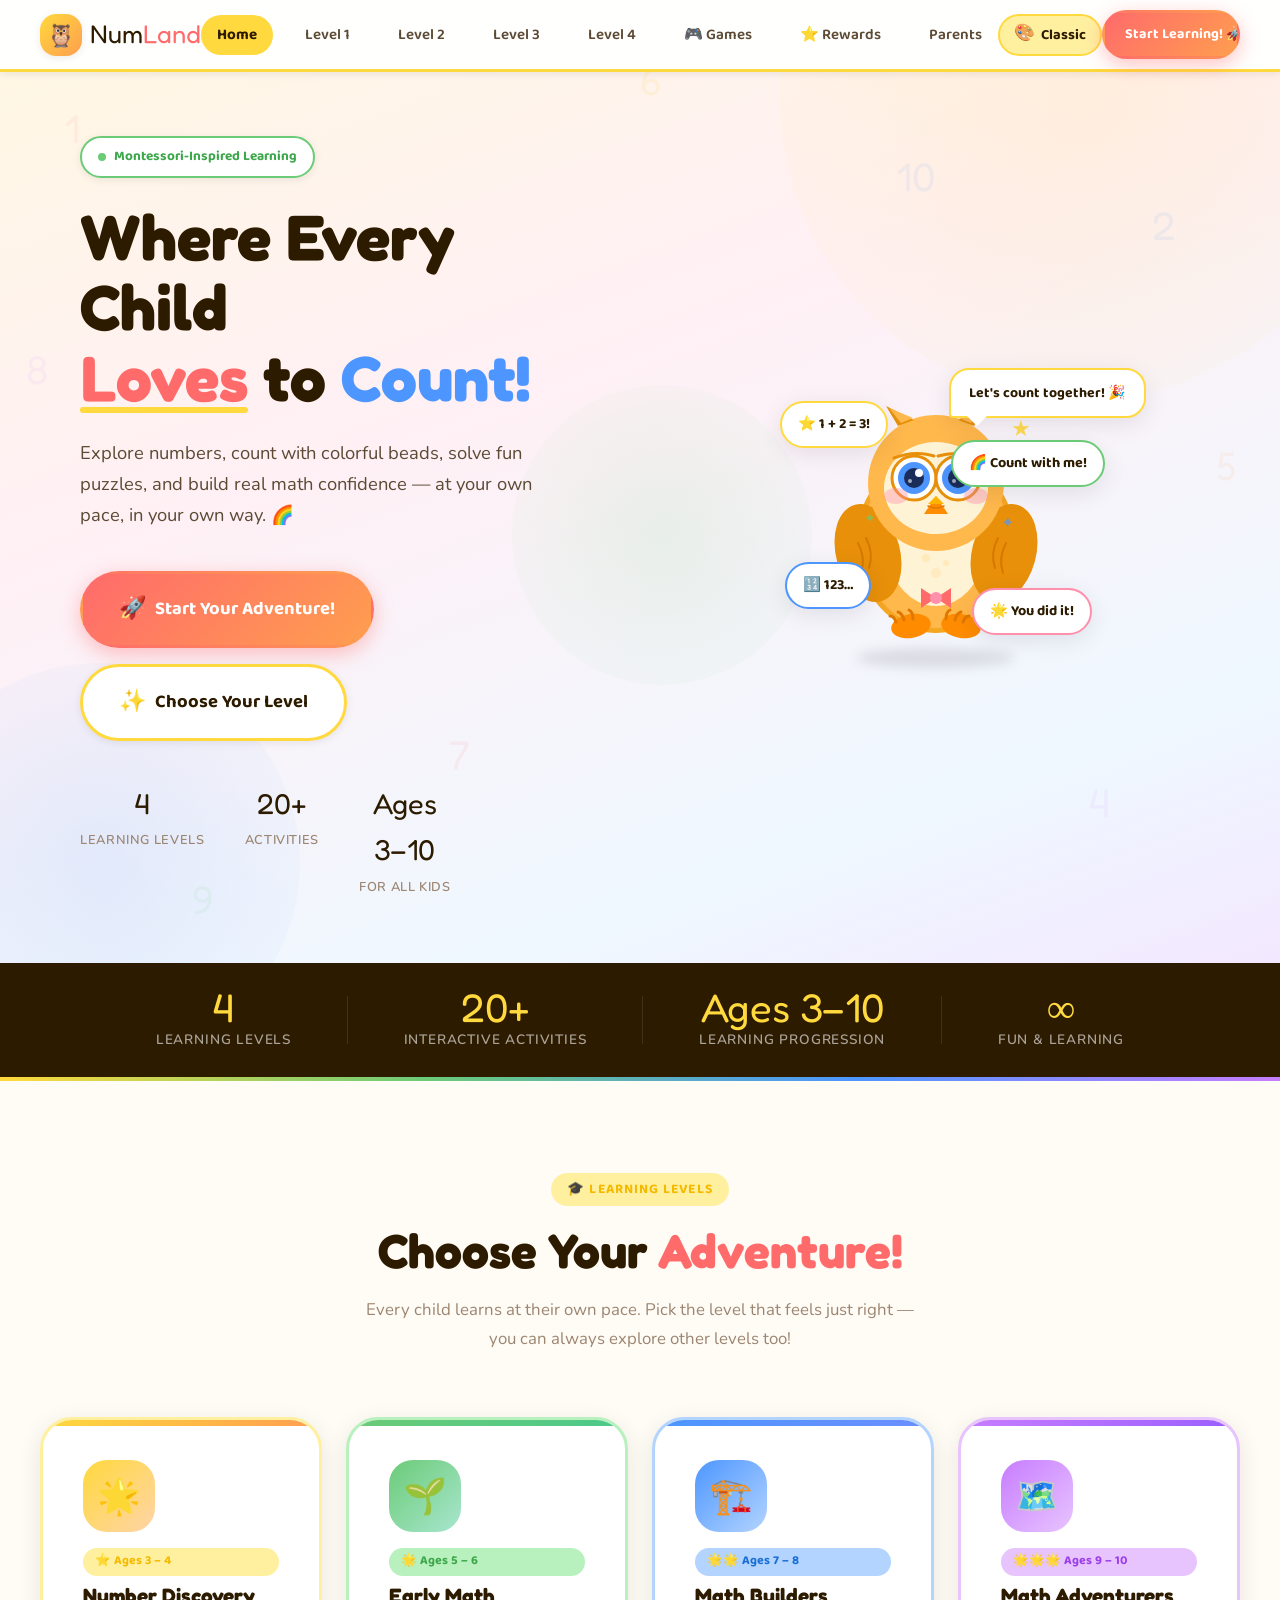
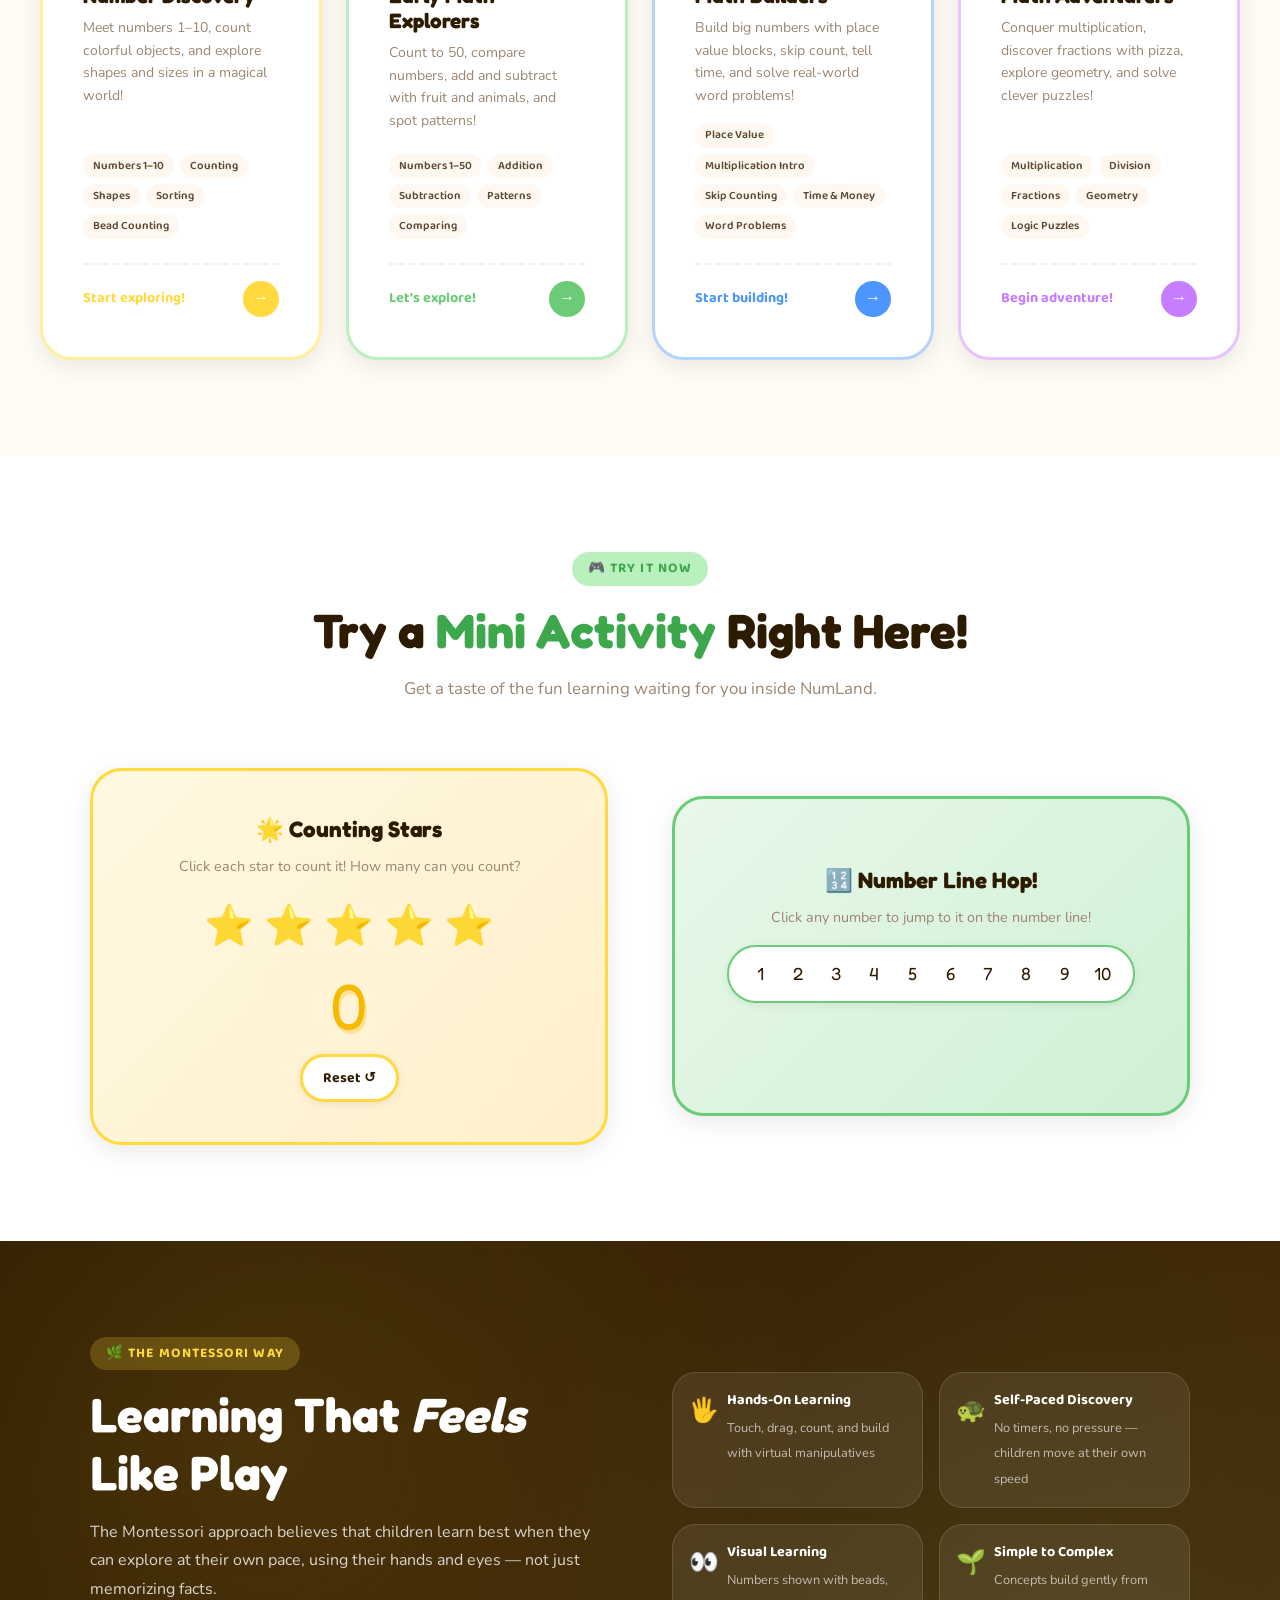
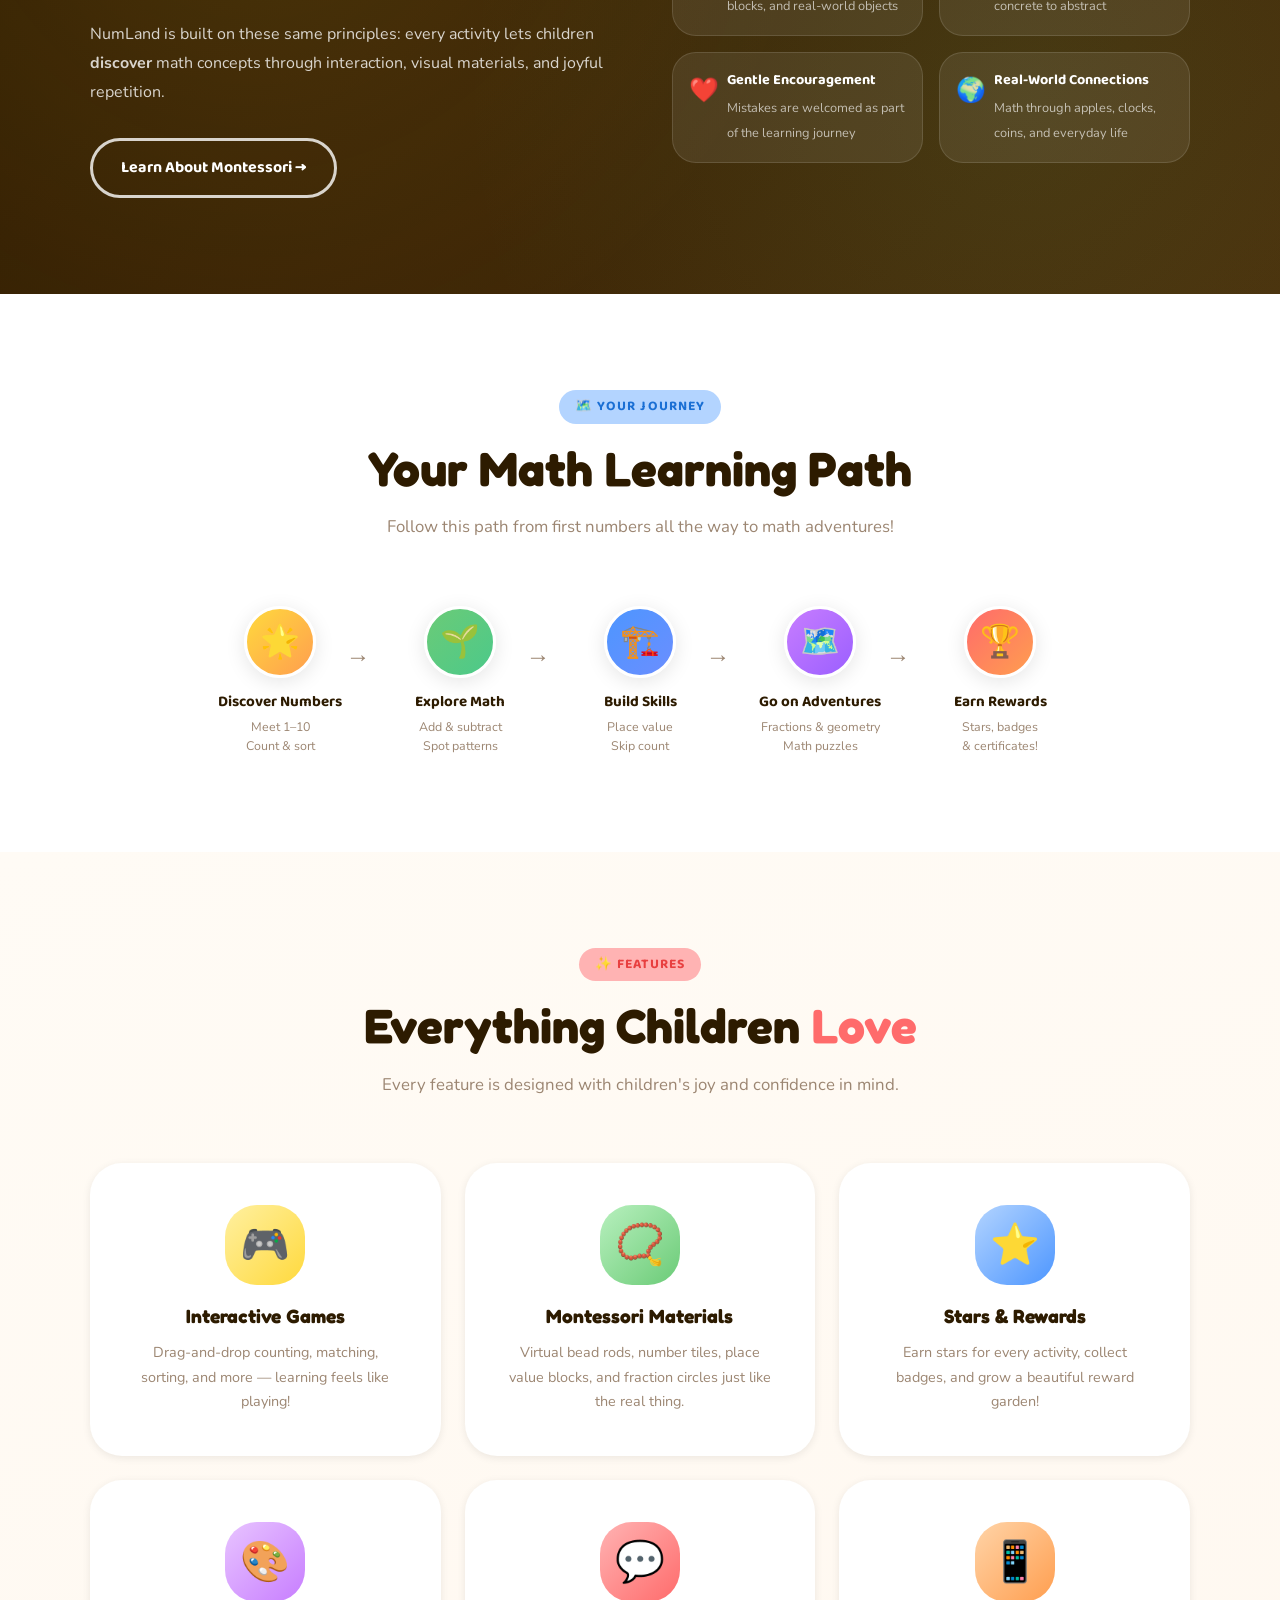
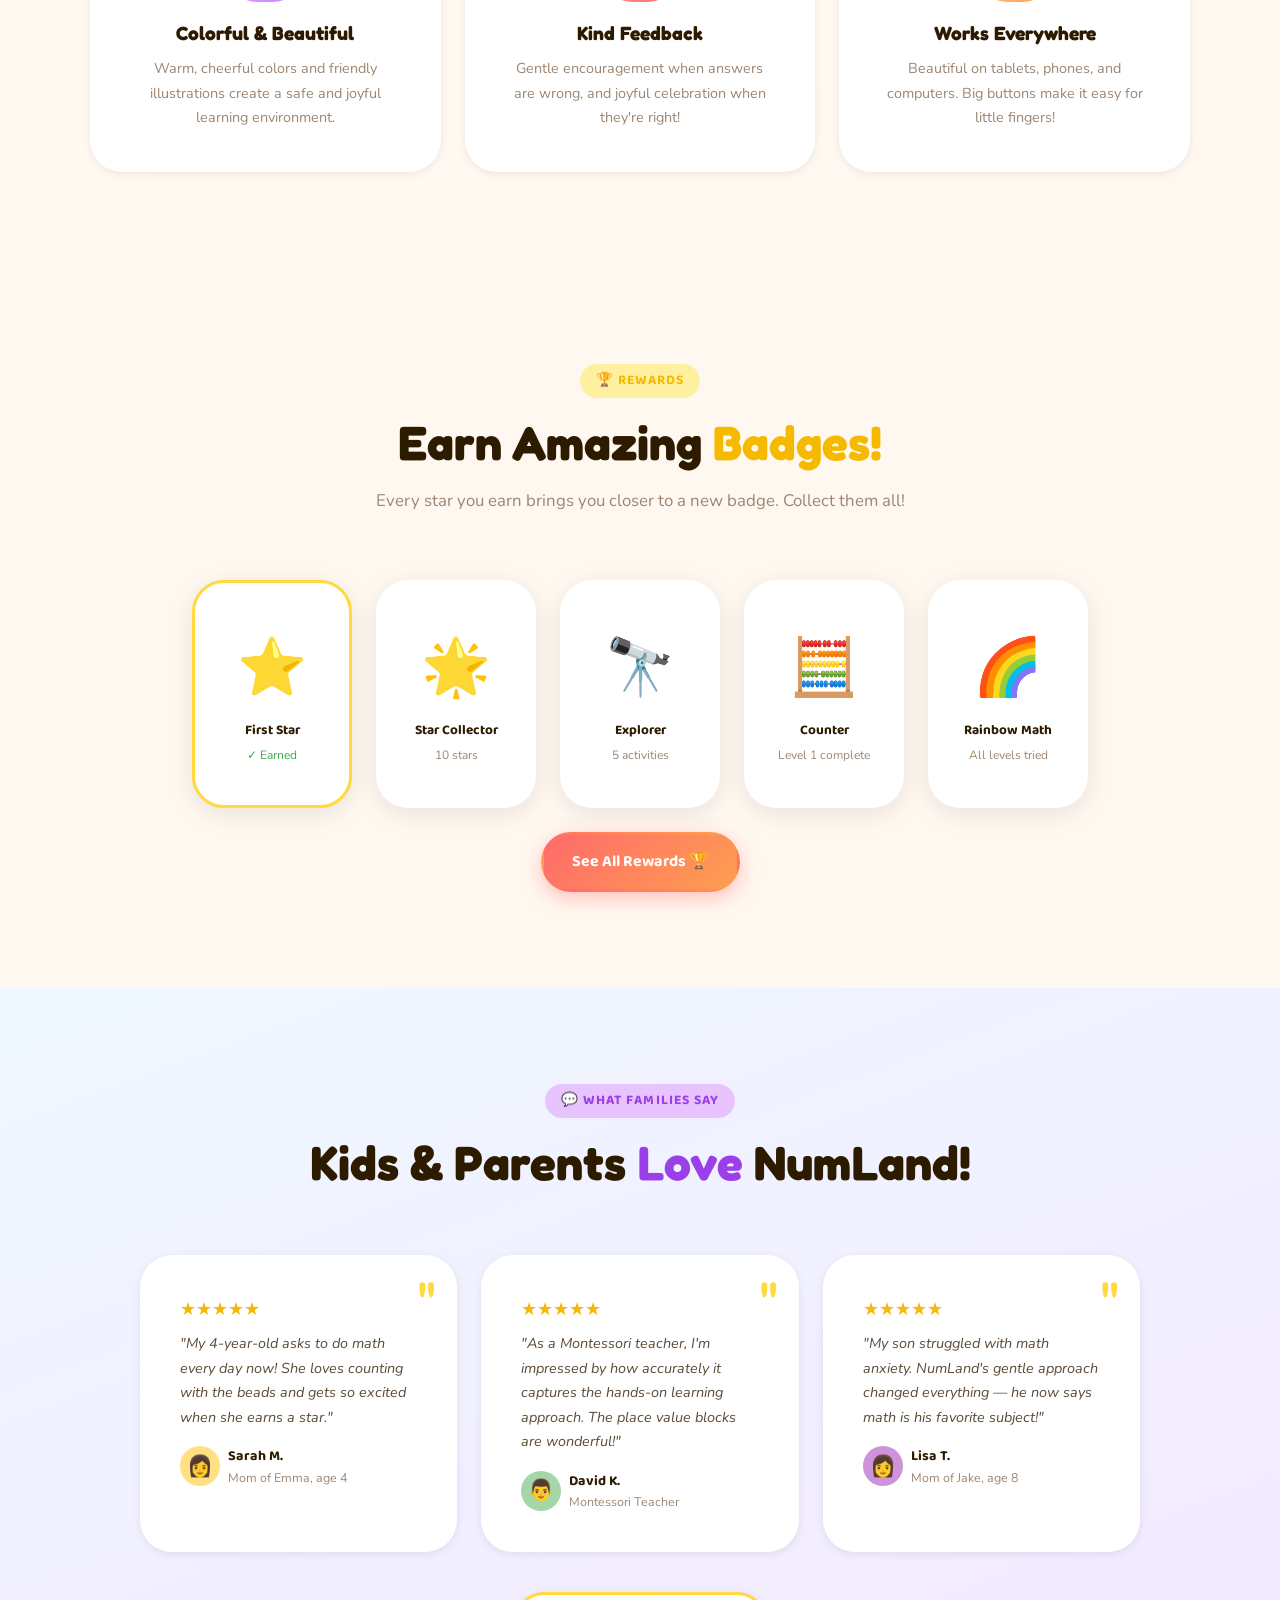
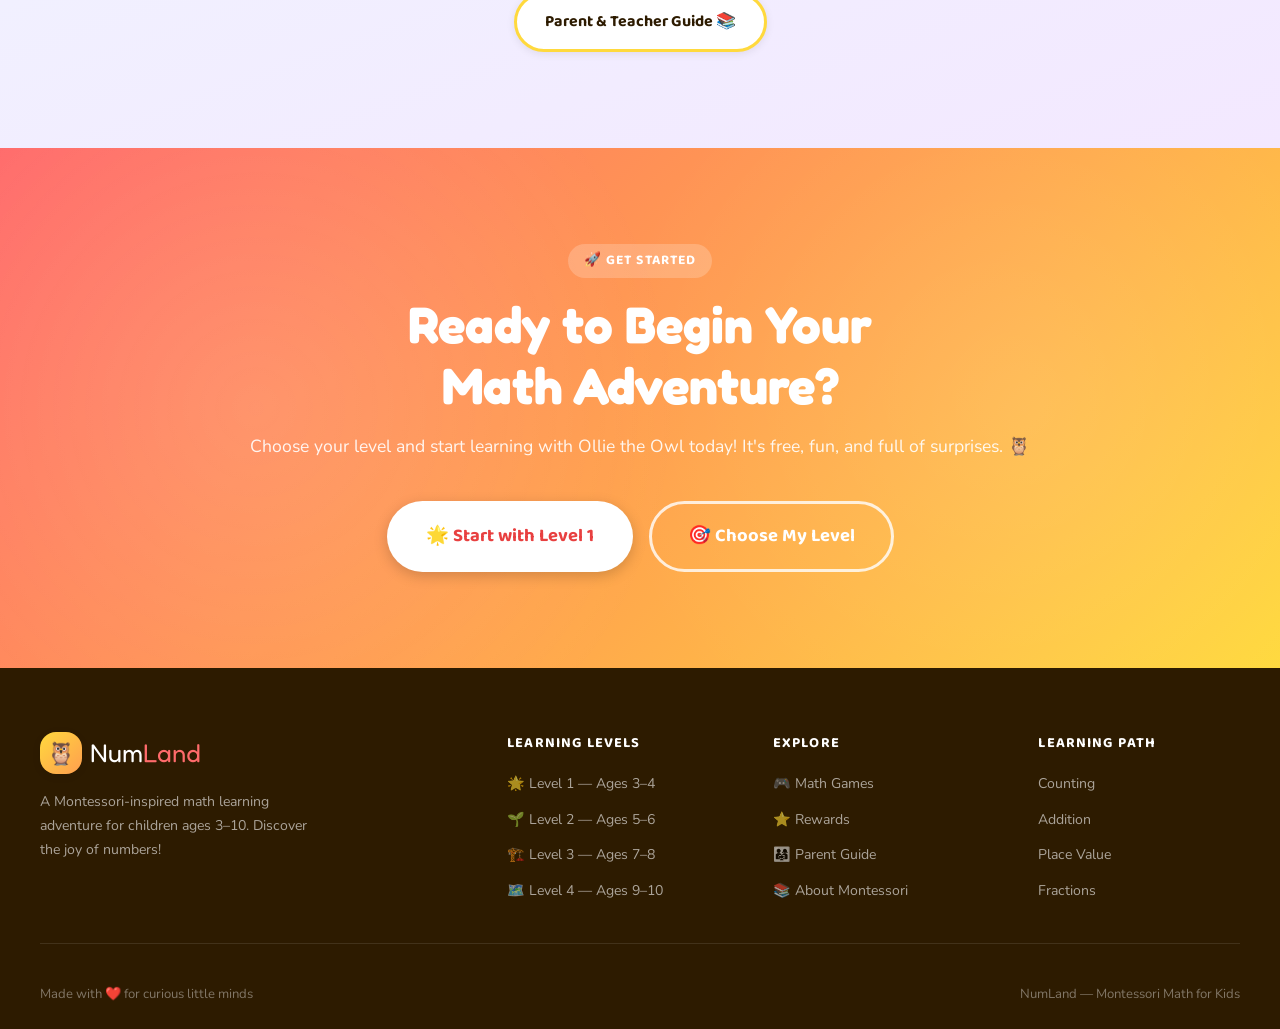
==== commit a291b613: "Add files via upload" ====
--- a/index.html
+++ b/index.html
@@ -8,7 +8,8 @@
   <link rel="preconnect" href="https://fonts.googleapis.com" />
   <link rel="preconnect" href="https://fonts.gstatic.com" crossorigin />
   <link href="https://fonts.googleapis.com/css2?family=Fredoka+One&family=Nunito:wght@400;500;600;700;800;900&family=Baloo+2:wght@400;600;700;800&display=swap" rel="stylesheet" />
-  <link rel="stylesheet" href="css/styles.css" />
+  <link rel="stylesheet" href="css/styles.css?v=2" />
+  <script>(function(){try{if(localStorage.getItem('numland-theme')==='pokemon'){document.documentElement.setAttribute('data-theme','pokemon');}}catch(e){}})();</script>
   <style>
     /* Homepage-specific styles */
     .hero-owl {
--- a/css/styles.css
+++ b/css/styles.css
@@ -108,6 +108,166 @@
   --z-tooltip: 150;
 }
 
+/* ============================================================
+   POKEMON THEME  (applied via [data-theme="pokemon"] on <html>)
+   Re-maps the shared design tokens so the whole UI transforms
+   while keeping the same structure, layout and contrast.
+   ============================================================ */
+[data-theme="pokemon"] {
+  /* Brand Colors — Pokeball red / Pikachu yellow / Pokemon blue */
+  --yellow:       #FFCB05;
+  --yellow-light: #FFE780;
+  --yellow-dark:  #E0A800;
+  --coral:        #EE1515;
+  --coral-light:  #FF9A9A;
+  --coral-dark:   #B81212;
+  --green:        #3DB270;
+  --green-light:  #A8E6BF;
+  --green-dark:   #2A8F54;
+  --blue:         #3B5BDB;
+  --blue-light:   #AEC0FF;
+  --blue-dark:    #2440A8;
+  --purple:       #8E44CF;
+  --purple-light: #D9B8F5;
+  --purple-dark:  #6A2DA8;
+  --orange:       #FF7A29;
+  --orange-light: #FFC299;
+  --orange-dark:  #D95E10;
+  --pink:         #FF6E97;
+  --pink-light:   #FFC2D2;
+  --mint:         #8FE3C4;
+  --mint-dark:    #36B88A;
+
+  /* Backgrounds — light, clean, slightly blue-white */
+  --bg-cream:     #F2F6FF;
+  --bg-warm:      #FAFBFF;
+  --bg-white:     #FFFFFF;
+  --bg-card:      #FFFFFF;
+
+  /* Text — kept high-contrast for readability */
+  --text-dark:    #16213E;
+  --text-body:    #38415F;
+  --text-light:   #8089A8;
+
+  /* Level Colors */
+  --level1-primary:   #FFCB05;
+  --level1-secondary: #FF7A29;
+  --level1-bg:        #FFF6D6;
+  --level1-accent:    #EE1515;
+
+  --level2-primary:   #3DB270;
+  --level2-secondary: #36B88A;
+  --level2-bg:        #E2F7EA;
+  --level2-accent:    #3B5BDB;
+
+  --level3-primary:   #3B5BDB;
+  --level3-secondary: #5C7CFF;
+  --level3-bg:        #E6ECFF;
+  --level3-accent:    #8E44CF;
+
+  --level4-primary:   #8E44CF;
+  --level4-secondary: #6A2DA8;
+  --level4-bg:        #F1E6FF;
+  --level4-accent:    #EE1515;
+}
+
+/* Subtle Pokeball decorative background pattern */
+[data-theme="pokemon"] body {
+  background-color: var(--bg-cream);
+  background-image:
+    radial-gradient(circle at 10% 18%, rgba(238, 21, 21, 0.05) 0 55px, transparent 56px),
+    radial-gradient(circle at 90% 78%, rgba(59, 91, 219, 0.05) 0 65px, transparent 66px);
+  background-attachment: fixed;
+}
+
+/* Red Pokeball top-border accent on the nav */
+[data-theme="pokemon"] .nav {
+  border-bottom-color: var(--coral);
+}
+
+[data-theme="pokemon"] .nav-logo-icon {
+  background: linear-gradient(180deg, var(--coral) 0 48%, #ffffff 52% 100%);
+  border: 2px solid var(--text-dark);
+}
+
+[data-theme="pokemon"] ::-webkit-scrollbar-thumb { background: var(--coral); }
+[data-theme="pokemon"] ::-webkit-scrollbar-thumb:hover { background: var(--coral-dark); }
+
+/* Pokemon-tinted hero gradient on the landing page */
+[data-theme="pokemon"] .hero {
+  background: linear-gradient(160deg, #FFF6D6 0%, #FFE9E9 40%, #E6ECFF 80%, #F1E6FF 100%);
+}
+
+/* Decorative Pokeball badge in the corner of every welcome banner */
+[data-theme="pokemon"] .level-welcome {
+  position: relative;
+}
+
+[data-theme="pokemon"] .level-welcome::after {
+  content: '';
+  position: absolute;
+  top: 14px;
+  right: 16px;
+  width: 34px;
+  height: 34px;
+  border-radius: 50%;
+  border: 2px solid var(--text-dark);
+  background:
+    radial-gradient(circle at 50% 50%, #ffffff 0 4px, var(--text-dark) 4px 6px, transparent 6px),
+    linear-gradient(var(--coral) 0 calc(50% - 2px), var(--text-dark) calc(50% - 2px) calc(50% + 2px), #ffffff calc(50% + 2px) 100%);
+  box-shadow: var(--shadow-sm);
+  pointer-events: none;
+}
+
+@media (max-width: 600px) {
+  [data-theme="pokemon"] .level-welcome::after { top: 12px; right: 12px; }
+}
+
+/* ============================================================
+   THEME SWITCHER CONTROL
+   ============================================================ */
+.theme-switch {
+  display: inline-flex;
+  align-items: center;
+  gap: 6px;
+  font-family: var(--font-fun);
+  font-weight: 700;
+  font-size: 0.9rem;
+  color: var(--text-dark);
+  background: var(--yellow-light);
+  border: 2px solid var(--yellow);
+  padding: 7px 14px;
+  border-radius: var(--radius-full);
+  cursor: pointer;
+  transition: all var(--transition-bounce);
+  white-space: nowrap;
+}
+
+.theme-switch:hover {
+  transform: translateY(-2px);
+  box-shadow: var(--shadow-sm);
+}
+
+.theme-switch .theme-switch-icon {
+  font-size: 1.05rem;
+  line-height: 1;
+}
+
+.theme-switch-mobile {
+  width: 100%;
+  background: var(--yellow-light);
+  border: 2px solid var(--yellow);
+  color: var(--text-dark);
+  font-family: var(--font-fun);
+  font-weight: 700;
+}
+
+.theme-switch-mobile .theme-switch-icon { font-size: 1.1rem; }
+
+@media (max-width: 900px) {
+  .theme-switch { display: none; }
+}
+
 /* === RESET & BASE === */
 *, *::before, *::after {
   box-sizing: border-box;
@@ -1520,6 +1680,50 @@
   padding: var(--space-2xl) var(--space-xl);
 }
 
+/* Welcome mascot banner — shared across all level pages (Level 1 is the source of truth) */
+.level-welcome {
+  border-radius: var(--radius-xl);
+  padding: var(--space-xl);
+  display: flex;
+  align-items: center;
+  gap: var(--space-lg);
+  margin-bottom: var(--space-xl);
+  box-shadow: var(--shadow-sm);
+  border: 2px solid transparent;
+}
+
+.level-welcome-icon {
+  font-size: 4rem;
+  flex-shrink: 0;
+  animation: wiggle 4s ease-in-out infinite;
+}
+
+.level-welcome-text {
+  flex: 1;
+  min-width: 0;
+}
+
+.level-welcome-text h2 {
+  font-family: var(--font-display);
+  font-size: 1.5rem;
+  color: var(--text-dark);
+  margin-bottom: 4px;
+}
+
+.level-welcome-text p {
+  font-size: 0.92rem;
+  color: var(--text-body);
+  line-height: 1.6;
+}
+
+@media (max-width: 600px) {
+  .level-welcome {
+    flex-direction: column;
+    text-align: center;
+    padding: var(--space-lg);
+  }
+}
+
 .activity-card {
   background: white;
   border-radius: var(--radius-xl);
@@ -1860,6 +2064,11 @@
   font-family: var(--font-display);
   font-size: 2.5rem;
   text-align: center;
+  line-height: 1;
+  padding: 0;
+  box-sizing: border-box;
+  appearance: textfield;
+  -moz-appearance: textfield;
   border: 3px solid var(--yellow);
   border-radius: var(--radius-lg);
   background: white;
